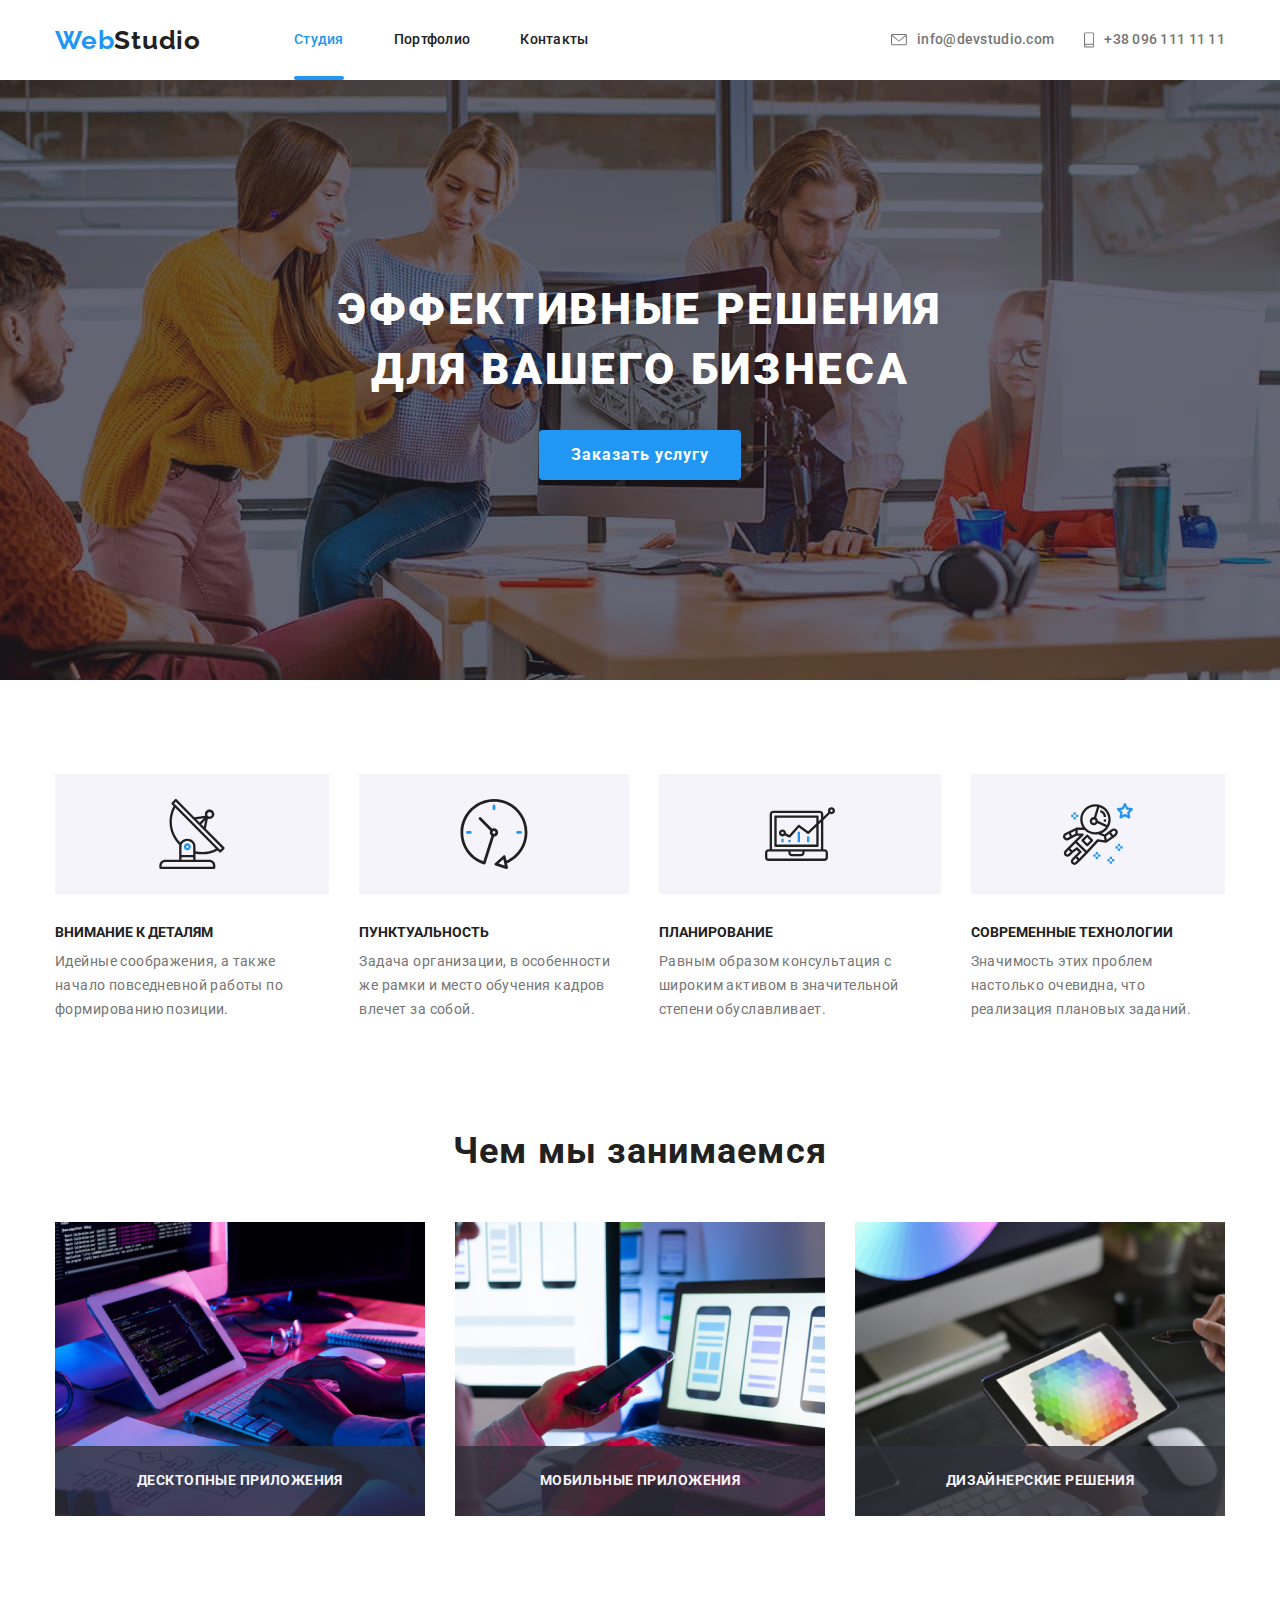
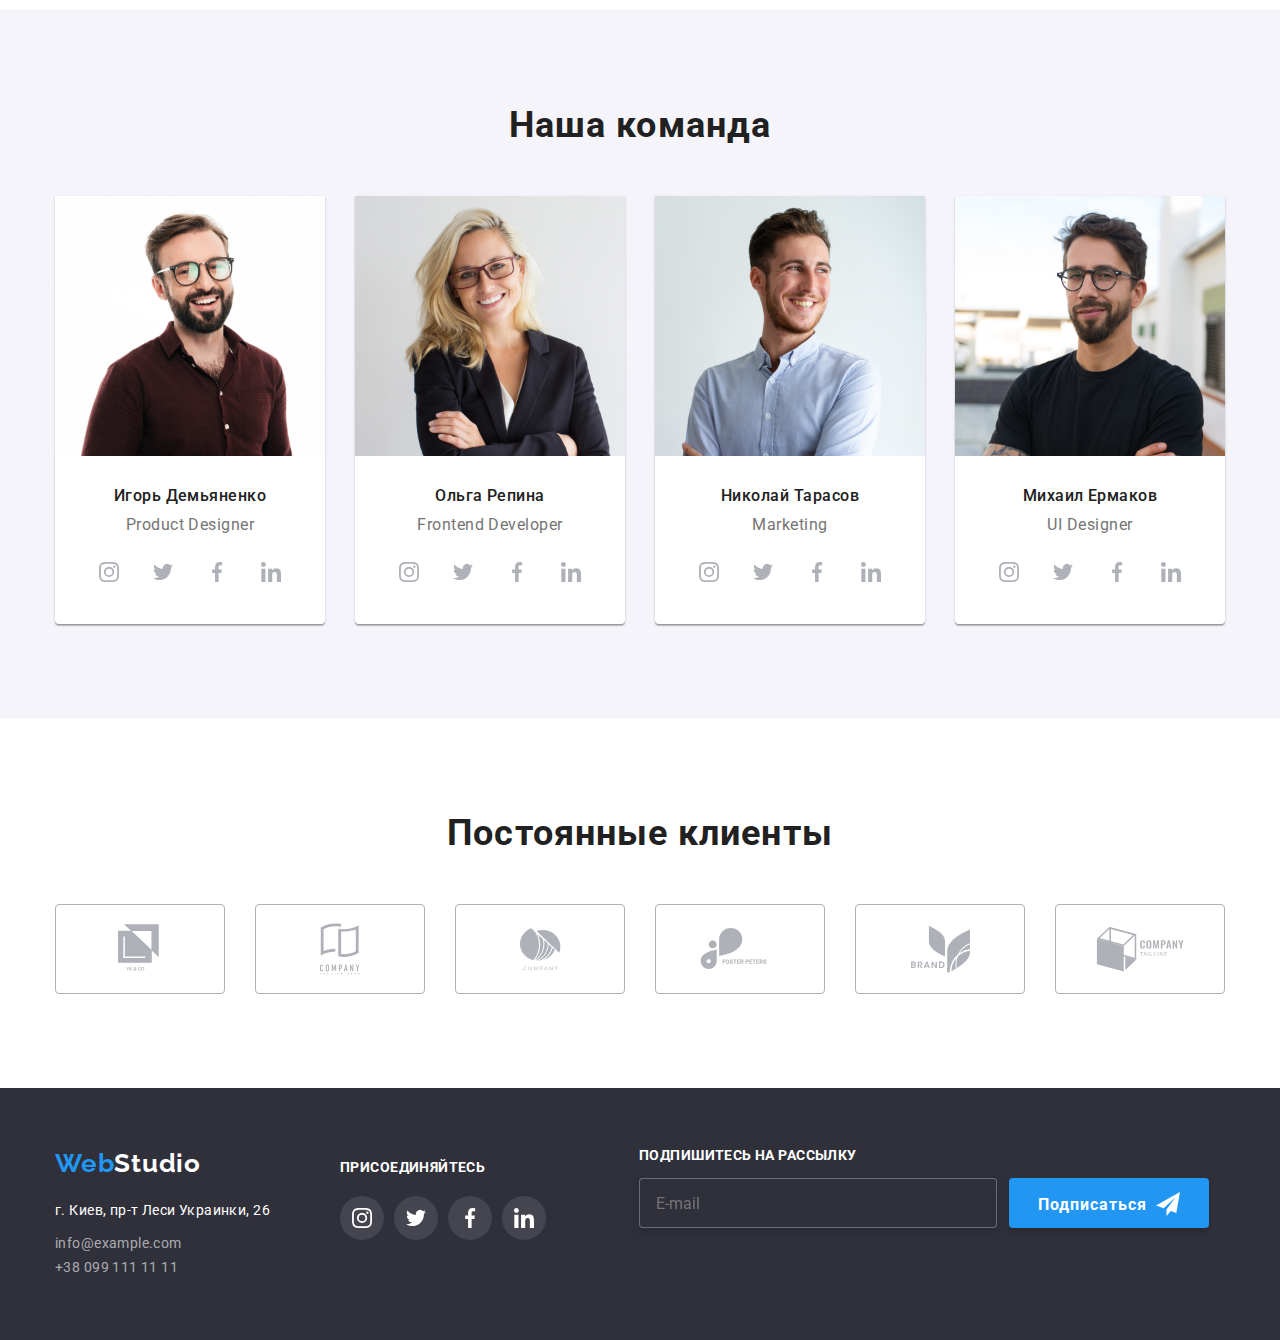
==== index.html @ d976309e "Додає стартові файли" ====
<!DOCTYPE html>
<html lang="ru">
<head>
    <meta charset="UTF-8">
    <meta name="viewport" content="width=device-width, initial-scale=1.0">
    <title>WebStudio</title>
    <link href="https://fonts.googleapis.com/css2?family=Raleway:wght@700&family=Roboto:wght@400;500;700;900&display=swap"
        rel="stylesheet">
    <link rel="stylesheet" href="https://cdnjs.cloudflare.com/ajax/libs/modern-normalize/1.0.0/modern-normalize.min.css">
    <link rel="stylesheet" href="./css/styles.css">
</head>
<body>
    <header>
        <div class="container main-top">
            <nav class="nav">
                <a class="logo" href="./index.html">Web<span class="logo-top">Studio</span></a>
                <ul class="site-nav list">
                    <li class="item"><a class="navigation current" href="./index.html">Студия</a></li>
                    <li class="item"><a class="navigation" href="./portfolio.html">Портфолио</a></li>
                    <li class="item"><a class="navigation" href="#contacts">Контакты</a></li>
                </ul>
            </nav>
            <ul class="schedule-contacts list">
                <li>
                    <a class="contacts" href="mailto:info@example.com">
                    <svg class="contacts-icon" width="16" height="12">
                    <use href="./images/sprite.svg#envelope"></use>
                </svg>info@devstudio.com</a></li>
                <li>
                    <a class="contacts" href="tel:+380991111111">
                    <svg class="contacts-icon" width="10" height="16">
                    <use href="./images/sprite.svg#smartphone"></use>
                </svg>+38 096 111 11 11</a></li>
            </ul>
        </div>
    </header>
    <main>
        <div class="overlay">
            <section class="hero">
                <div class="container">
                    <div class="hero-container">
                        <h1 class="hero-title">Эффективные решения для вашего бизнеса</h1>
                        <button class="hero-button" type="button" data-modal-open>Заказать услугу</button>
                    </div>
                        <div class="backdrop is-hidden" data-modal>
                            <div class="modal">
                                <button class="close-btn" data-modal-close>
                                    <svg class="cross" width="11" height="11">
                                        <use href="./images/sprite.svg#close"></use>
                                    </svg></button>
                                <form class="form js-speaker-form">
                                    <h2 class="modal-title">Оставьте свои данные, мы вам перезвоним</h2>
                                    <div class="form-field">
                                        <label for="name" class="form-label">Имя</label>
                                        <input class="form-input" type="text" name="name" id="name" />
                                        <span class="form-element">
                                            <svg class="form-icon" width="18" height="18">
                                                <use href="./images/sprite.svg#name"></use>
                                            </svg>
                                        </span>
                                    </div>
                                    <div class="form-field">
                                        <label for="tel" class="form-label">Телефон</label>
                                        <input class="form-input" type="tel" name="tel" id="tel" />
                                        <span class="form-element">
                                            <svg class="form-icon" width="18" height="18">
                                                <use href="./images/sprite.svg#phone"></use>
                                            </svg>
                                        </span>
                                    </div>
                                    <div class="form-field">
                                        <label for="mail" class="form-label">Почта</label>
                                        <input class="form-input" type="mail" name="mail" id="mail" />
                                        <span class="form-element">
                                            <svg class="form-icon" width="18" height="18">
                                                <use href="./images/sprite.svg#email"></use>
                                            </svg>
                                        </span>
                                    </div>
                                    <div class="form-field">
                                        <label for="comment" class="form-label">Комментарий</label>
                                        <textarea name="comment" id="comment" rows="7" placeholder="Введите текст"></textarea>
                                    </div>
                                    <div class="agreement-check">
                                        <label class="agreement-form" for="agreement">
                                            <input class="checkbox" type="checkbox" name="agreement" id="agreement">
                                            <span class="check"></span>
                                            Соглашаюсь с рассылкой и принимаю&nbsp
                                            <a class="condition" href="">Условия договора</a></label>
                                    </div>
                                    <div class="form-btn">
                                        <button class="confirm-btn" type="submit">Отправить</button>
                                    </div>
                                </form>
                            </div>
                        </div>
                </div>
            </section>
        </div>
        <section class="features-section">
            <div class="container">
                <h2 hidden>Наши особенности</h2>
                <ul class="features-schedule list">
                    <li class="features-item">
                        <h3 class="features">Внимание к деталям</h3>
                        <p class="features-text">Идейные соображения, а также начало повседневной работы по формированию позиции.</p>
                    </li>
                    <li class="features-item">
                        <h3 class="features">Пунктуальность</h3>
                        <p class="features-text">Задача организации, в особенности же рамки и место обучения кадров влечет за собой.</p>
                    </li>
                    <li class="features-item">
                        <h3 class="features">Планирование</h3>
                        <p class="features-text">Равным образом консультация с широким активом в значительной степени обуславливает.</p>
                    </li>
                    <li class="features-item">
                        <h3 class="features">Современные технологии</h3>
                        <p class="features-text">Значимость этих проблем настолько очевидна, что реализация плановых заданий.</p>
                    </li>
                </ul>
            </div>
        </section>
        <section class="job-section">
            <div class="container">
                <h2 class="job-title">Чем мы занимаемся</h2>
                <ul class="job-schedule list">
                    <li class="job-item"><img src="./images/img1.jpg" width="370" height="294" alt="программист-работает-на-компьютере" />
                    <div class="label">Десктопные приложения</div></li>
                    <li class="job-item"><img src="./images/img2.jpg" width="370" height="294" alt="дизайнеры-разрабатывают-приложения-для-смартфонов" />
                    <div class="label">Мобильные приложения</div></li>
                    <li class="job-item"><img src="./images/img3.jpg" width="370" height="294" alt="художник-дизайнер-выбирает-цвета" />
                    <div class="label">Дизайнерские решения</div></li>
                </ul>
            </div>
        </section>
        <section class="team">
            <div class="container">
                <h2 class="team-title">Наша команда</h2>
                <ul class="team-schedule list">
                    <li class="team-item"><img class="team-photo" src="./images/img4.jpg" width="270" height="260" alt="Product Designer" />
                        <h3 class="name">Игорь Демьяненко</h3>
                        <p class="employment" lang="en">Product Designer</p>
                        <ul class="list social">
                            <li>
                                <a class="social-links" href="">
                                    <svg class="links-icons">
                                        <use href="./images/sprite.svg#instagram"></use>
                                    </svg>
                                </a>
                            </li>
                            <li>
                                <a class="social-links" href="">
                                    <svg class="links-icons">
                                        <use href="./images/sprite.svg#twitter"></use>
                                    </svg>
                                </a>
                            </li>
                            <li>
                                <a class="social-links" href="">
                                    <svg class="links-icons">
                                        <use href="./images/sprite.svg#facebook"></use>
                                    </svg>
                                </a>
                            </li>
                            <li>
                                <a class="social-links" href="">
                                    <svg class="links-icons">
                                        <use href="./images/sprite.svg#linkedin"></use>
                                    </svg>
                                </a>
                            </li>
                        </ul>
                    </li>
                    <li class="team-item"><img class="team-photo" src="./images/img5.jpg" width="270" height="260" alt="Frontend Developer" />
                        <h3 class="name">Ольга Репина</h3>
                        <p class="employment" lang="en">Frontend Developer</p>
                        <ul class="list social">
                            <li>
                                <a class="social-links" href="">
                                    <svg class="links-icons">
                                        <use href="./images/sprite.svg#instagram"></use>
                                    </svg>
                                </a>
                            </li>
                            <li>
                                <a class="social-links" href="">
                                    <svg class="links-icons">
                                        <use href="./images/sprite.svg#twitter"></use>
                                    </svg>
                                </a>
                            </li>
                            <li>
                                <a class="social-links" href="">
                                    <svg class="links-icons">
                                        <use href="./images/sprite.svg#facebook"></use>
                                    </svg>
                                </a>
                            </li>
                            <li>
                                <a class="social-links" href="">
                                    <svg class="links-icons">
                                        <use href="./images/sprite.svg#linkedin"></use>
                                    </svg>
                                </a>
                            </li>
                        </ul>
                    </li>
                    <li class="team-item"><img class="team-photo" src="./images/img6.jpg" width="270" height="260" alt="Marketing" />
                        <h3 class="name">Николай Тарасов</h3>
                        <p class="employment" lang="en">Marketing</p>
                        <ul class="list social">
                            <li>
                                <a class="social-links" href="">
                                    <svg class="links-icons">
                                        <use href="./images/sprite.svg#instagram"></use>
                                    </svg>
                                </a>
                            </li>
                            <li>
                                <a class="social-links" href="">
                                    <svg class="links-icons">
                                        <use href="./images/sprite.svg#twitter"></use>
                                    </svg>
                                </a>
                            </li>
                            <li>
                                <a class="social-links" href="">
                                    <svg class="links-icons">
                                        <use href="./images/sprite.svg#facebook"></use>
                                    </svg>
                                </a>
                            </li>
                            <li>
                                <a class="social-links" href="">
                                    <svg class="links-icons">
                                        <use href="./images/sprite.svg#linkedin"></use>
                                    </svg>
                                </a>
                            </li>
                        </ul>
                    </li>
                    <li class="team-item"><img class="team-photo" src="./images/img7.jpg" width="270" height="260" alt="UI Designer" />
                        <h3 class="name">Михаил Ермаков</h3>
                        <p class="employment" lang="en">UI Designer</p>
                        <ul class="list social">
                            <li>
                                <a class="social-links" href="">
                                    <svg class="links-icons">
                                        <use href="./images/sprite.svg#instagram"></use>
                                    </svg>
                                </a>
                            </li>
                            <li>
                                <a class="social-links" href="">
                                    <svg class="links-icons">
                                        <use href="./images/sprite.svg#twitter"></use>
                                    </svg>
                                </a>
                            </li>
                            <li>
                                <a class="social-links" href="">
                                    <svg class="links-icons">
                                        <use href="./images/sprite.svg#facebook"></use>
                                    </svg>
                                </a>
                            </li>
                            <li>
                                <a class="social-links" href="">
                                    <svg class="links-icons">
                                        <use href="./images/sprite.svg#linkedin"></use>
                                    </svg>
                                </a>
                            </li>
                        </ul>
                    </li>
                </ul>
            </div>
        </section>
        <section class="customers">
            <div class="container">
                <h2 class="customers-title">Постоянные клиенты</h2>
                <ul class="customers-schedule list">
                    <li>
                        <a class="customers-links" href="">
                            <svg class="customers-icons" width="45" height="50">
                                <use href="./images/sprite.svg#logo-1"></use>
                            </svg>
                        </a>
                    </li>
                    <li>
                        <a class="customers-links" href="">
                            <svg class="customers-icons" width="40" height="52">
                                <use href="./images/sprite.svg#logo-2"></use>
                            </svg>
                        </a>
                    </li>
                    <li>
                        <a class="customers-links" href="">
                            <svg class="customers-icons" width="41" height="43">
                                <use href="./images/sprite.svg#logo-3"></use>
                            </svg>
                        </a>
                    </li>
                    <li>
                        <a class="customers-links" href="">
                            <svg class="customers-icons" width="80" height="42">
                                <use href="./images/sprite.svg#logo-4"></use>
                            </svg>
                        </a>
                    </li>
                    <li>
                        <a class="customers-links" href="">
                            <svg class="customers-icons" width="59" height="47">
                                <use href="./images/sprite.svg#logo-5"></use>
                            </svg>
                        </a>
                    </li>
                    <li>
                        <a class="customers-links" href="">
                            <svg class="customers-icons" width="89" height="45">
                                <use href="./images/sprite.svg#logo-6"></use>
                            </svg>
                        </a>
                    </li>
                </ul>
            </div>
        </section>
    </main>
    <footer id="contacts" class="footer">
        <div class="container footer-general">
            <div class="footer-pack">
                <a class="logo" href="./index.html">Web<span class="logo-bottom">Studio</span></a>
                <ul class="footer-flexbox list">
                    <li class="location">г. Киев, пр-т Леси Украинки, 26</li>
                    <li><a class="mail" href="mailto:info@example.com">info@example.com</a></li>
                    <li><a class="mail" href="tel:+380991111111">+38 099 111 11 11</a></li>
                </ul>
            </div>
            <div class="appeal">
                <p class="appeal-title">присоединяйтесь</p>
                <ul class="schedule-socials list">
                    <li><a class="footer-socials" href="">
                            <svg class="links-icons">
                                <use href="./images/sprite.svg#instagram"></use>
                            </svg>
                        </a>
                    </li>
                    <li><a class="footer-socials" href="">
                            <svg class="links-icons">
                                <use href="./images/sprite.svg#twitter"></use>
                            </svg>
                        </a>
                    </li>
                    <li><a class="footer-socials" href="">
                            <svg class="links-icons">
                                    <use href="./images/sprite.svg#facebook"></use>
                            </svg>
                        </a>
                    </li>
                    <li><a class="footer-socials" href="">
                            <svg class="links-icons">
                                <use href="./images/sprite.svg#linkedin"></use>
                            </svg>
                        </a>
                    </li>
                </ul>
            </div>
            <div class="subscription">
                <form>
                    <p class="subscription-title">подпишитесь на рассылку</p>
                    <div class="subscription-area">
                        <input class="subscription-input" type="mail" name="email" placeholder="E-mail" />
                        <button class="subscription-btn">Подписаться
                            <svg class="icon-send" width="24" height="24">
                                <use href="./images/sprite.svg#icon-send"></use>
                            </svg>
                        </button>
                    </div>
                </form>
            </div>
        </div>
    </footer>
    <script src="./js/modal.js"></script>
</body>
</html>
---- css/styles.css ----
/* background color: 
#ffffff - main
#2f303a - hero and footer;
#F5F4FA - our team
text color:
#212121 - title
#2196F3 - accent
#757575 - text paragraph
#ffffff - hero
#AFB1B8 - social links
color: rgba(255, 255, 255, 0.6); - footer contact */

:root {
  --accent: #2196f3;
  --white: #ffffff;
  --dark-gray: #2f303a;
  --light-gray: #f5f4fa;
  --black-text: #212121;
  --gray-text: #757575;
  --social-links: #afb1b8;
}

/* утилиты */
html {
  box-sizing: border-box;
}

*,
*::before,
*::after {
  box-sizing: inherit;
}

body {
  font-family: "Roboto", sans-serif;
  color: var(--gray-text);
  background-color: var(--white);
}
img {
  display: block;
  max-width: 100%;
  height: auto;
}
h1,
h2,
h3,
p {
  margin-top: 0;
}
.list {
  margin: 0;
  padding: 0;
  list-style: none;
}

/* шапка */
.main-top {
  display: flex;
  align-items: center;
}
.nav {
  display: flex;
  align-items: center;
}
.logo-top {
  font-family: Raleway, sans-serif;
  font-weight: 700;
  font-size: 26px;
  line-height: 1.19;
  letter-spacing: 0.03em;
  color: var(--black-text);
  text-decoration: none;
}
.logo {
  font-family: Raleway, sans-serif;
  font-weight: 700;
  font-size: 26px;
  line-height: 1.19;
  letter-spacing: 0.03em;
  color: var(--accent);
  text-decoration: none;
}
.site-nav {
  display: flex;
  margin-left: 93px;
}
.site-nav .item:not(:last-child) {
  margin-right: 50px;
}
.navigation {
  position: relative;
  display: block;
  padding-top: 32px;
  padding-bottom: 32px;

  font-weight: 500;
  font-size: 14px;
  line-height: 1.14;
  letter-spacing: 0.02em;
  color: var(--black-text);
  text-decoration: none;

  transition: color 250ms cubic-bezier(0.4, 0, 0.2, 1);
}
.navigation:hover,
.navigation:focus {
  color: var(--accent);
}
.current::after {
  content: "";
  position: absolute;
  display: block;
  bottom: 0;
  width: 100%;
  height: 4px;
  background-color: var(--accent);
  border-radius: 2px;
}
.schedule-contacts {
  display: flex;
  align-items: center;
  margin-left: auto;
}
.contacts {
  display: flex;
  align-items: center;
  font-weight: 500;
  font-size: 14px;
  line-height: 1.14;
  letter-spacing: 0.02em;
  color: var(--gray-text);
  text-decoration: none;

  transition: color 250ms cubic-bezier(0.4, 0, 0.2, 1);
}
.contacts:hover,
.contacts:focus {
  color: var(--accent);
}
.navigation.current {
  color: var(--accent);
}
.contacts-icon {
  margin-right: 10px;
  fill: var(--gray-text);

  transition: fill 250ms cubic-bezier(0.4, 0, 0.2, 1);
}
.schedule-contacts li:not(:last-child) {
  margin-right: 30px;
}
.contacts:hover .contacts-icon,
.contacts:focus .contacts-icon {
  fill: var(--accent);
}

.container {
  width: 1200px;
  margin-left: auto;
  margin-right: auto;
  padding-left: 15px;
  padding-right: 15px;
}

/* блок герой */
.hero {
  padding-top: 200px;
  padding-bottom: 200px;
}
.overlay {
  max-width: 1600px;
  height: 600px;
  margin-left: auto;
  margin-right: auto;
  background-image: linear-gradient(
      to right,
      rgba(47, 48, 58, 0.4),
      rgba(47, 48, 58, 0.4)
    ),
    url("../images/img8.jpg");
  background-repeat: no-repeat;
  background-position: center;
  background-size: cover;
  background-color: var(--dark-gray);
}
.hero-container {
  max-width: 696px;
  margin-left: auto;
  margin-right: auto;
  text-align: center;
}
.hero-title {
  margin-top: 0;
  margin-bottom: 30px;
  font-weight: 900;
  font-size: 44px;
  line-height: 1.36;
  letter-spacing: 0.06em;
  text-transform: uppercase;
  color: var(--white);
}
.hero-button {
  display: inline-block;
  font-weight: 700;
  font-size: 16px;
  line-height: 1.87;
  align-items: center;
  text-align: center;
  letter-spacing: 0.06em;
  color: var(--white);
  background-color: var(--accent);
  border-radius: 4px;
  border: 0px;
  padding: 10px 32px;
  min-width: 200px;
  box-shadow: 0px 4px 4px rgba(0, 0, 0, 0.15);
  cursor: pointer;
}
.hero-button:hover,
.hero-button:focus {
  color: var(--accent);
  background-color: var(--white);
}
.backdrop {
  position: fixed;
  top: 0;
  left: 0;
  width: 100%;
  height: 100%;
  background-color: rgba(0, 0, 0, 0.2);
  z-index: 1;
  opacity: 1;
  transition: opacity 250ms cubic-bezier(0.4, 0, 0.2, 1);
}
.backdrop.is-hidden {
  opacity: 0;
  pointer-events: none;
}
.backdrop.is-hidden .modal {
  transform: translate(-50%, -50%) scale(0.9);
}
.modal {
  position: absolute;
  top: 50%;
  left: 50%;
  display: flex;
  transform: translate(-50%, -50%) scale(1);
  max-height: 581px;
  max-width: 528px;
  background-color: var(--white);
  box-shadow: 0px 1px 3px rgba(0, 0, 0, 0.12), 0px 1px 1px rgba(0, 0, 0, 0.14), 
    0px 2px 1px rgba(0, 0, 0, 0.2);
  border-radius: 4px;
  
  transition: transform 250ms cubic-bezier(0.4, 0, 0.2, 1);
}
.close-btn {
  position: absolute;
  top: 8px;
  right: 8px;
  width: 30px;
  height: 30px;
  border-radius: 50%;
  border: 1px solid rgba(0, 0, 0, 0.1);
  background-color: var(--white);
  cursor: pointer;
}
.cross {
  position: absolute;
  top: 50%;
  left: 50%;
  transform: translate(-50%, -50%);

  transition: fill 250ms cubic-bezier(0.4, 0, 0.2, 1);
}
.close-btn:hover .cross,
.close-btn:focus .cross {
  fill: var(--accent);
}
.modal-title {
  margin-bottom: 12px;
  font-weight: 700;
  font-size: 20px;
  line-height: 1.15;
  text-align: center;
  letter-spacing: 0.03em;
  color: var(--black-text);
}
.form {
  width: 448px;
  margin: 40px;
}
.form-field {
  position: relative;
  display: flex;
  flex-direction: column;
  margin-bottom: 10px;
}
.form-label {
  margin-bottom: 4px;
  font-size: 12px;
}
.form-input {
  height: 40px;
  padding-left: 42px;
  padding-top: 11px;
  padding-right: 12px;
  padding-bottom: 11px;
  font-size: 12px;
  color: var(--gray-text);
  border: 1px solid rgba(33, 33, 33, 0.2);
  border-radius: 4px;
  cursor: pointer;

  transition: fill 250ms cubic-bezier(0.4, 0, 0.2, 1);
}
.form-element {
  position: absolute;
  top: 28px;
  left: 12px;
}
.form-input:focus ~ .form-element {
  fill: var(--accent);
}
.form-input:focus {
  outline: 0;
  border-color: var(--accent);
}
textarea {
  height: 120px;
  padding: 16px 12px;
  margin-bottom: 10px;
  font-weight: 400;
  font-size: 12px;
  line-height: 1.17;
  letter-spacing: 0.01em;
  color: var(--gray-text);
  border: 1px solid rgba(33, 33, 33, 0.2);
  border-radius: 4px;
  resize: none;
}
textarea::placeholder {
  color: rgba(117, 117, 117, 0.5);
}
textarea:focus {
  outline: 0;
  border-color: var(--accent);
}
.agreement-check {
  display: flex;
  align-items: center;
  justify-content: center;
}
.checkbox {
  
  display: flex;
  justify-content: center;
  margin-right: 10px;

  position: absolute;
  width: 1px;
  height: 1px;
  margin: -1px;
  border: 0;
  padding: 0;
  clip: rect(0 0 0 0);
  overflow: hidden;
}
.check {
  position: absolute;
  top: 5px;
  left:-20px;
  width: 16px;
  height: 15px;
  border-radius: 2px;
  border: 2px solid var(--black-text);
}
.checkbox:checked + .check {
  background-image: url(../images/icons/check-on.svg);
  background-size: contain;
  border: 0;
}
.agreement-form {
  position: relative;
  font-weight: 400;
  font-size: 14px;
  line-height: 1.71;
  letter-spacing: 0.03em;
  color: var(--gray-text);
}
.form-btn {
  display: flex;
  justify-content: center;
  margin-top: 30px;
}
.condition {
  text-decoration: underline;
  color: var(--accent);
}
.confirm-btn {
  display: inline-block;
  min-width: 200px;
  height: 50px;
  font-weight: 700;
  font-size: 16px;
  line-height: 1.88;
  text-align: center;
  letter-spacing: 0.06em;
  color: var(--white);
  background: var(--accent);
  border: 0;
  box-shadow: 0px 4px 4px rgba(0, 0, 0, 0.15);
  border-radius: 4px;
  cursor: pointer;
}
.confirm-btn:hover,
.confirm-btn:focus {
  color: var(--accent);
  background-color: var(--white);
}

/* блок особенности */
.features-section {
  padding-top: 94px;
  padding-bottom: 94px;
}
.features-schedule {
  display: flex;
}
.features-item:not(:last-child) {
  margin-right: 30px;
}
.features-item::before {
  display: block;
  content: "";
  height: 120px;
  margin-bottom: 30px;
  background-color: var(--light-gray);
  background-repeat: no-repeat;
  background-position: center;
}
.features-item:nth-child(1)::before {
  background-image: url("../images/icons/antenna\ 1.svg");
}
.features-item:nth-child(2)::before {
  background-image: url("../images/icons/clock\ 1.svg");
}
.features-item:nth-child(3)::before {
  background-image: url("../images/icons/diagram\ 1.svg");
}
.features-item:nth-child(4)::before {
  background-image: url("../images/icons/astronaut\ 1.svg");
}
.features {
  margin-bottom: 10px;
  font-weight: 700;
  font-size: 14px;
  line-height: 1.14
  letter-spacing: 0.03em;
  text-transform: uppercase;
  color: var(--black-text);
}
.features-text {
  font-weight: 400;
  font-size: 14px;
  line-height: 1.71;
  letter-spacing: 0.03em;
  color: var(--gray-text);
}

/* блок наши роботы */
.job-section {
  padding-bottom: 94px;
}
.job-title {
  margin-bottom: 50px;
  font-weight: 700;
  font-size: 36px;
  line-height: 1.17;
  text-align: center;
  letter-spacing: 0.03em;
  color: var(--black-text);
}
.job-schedule {
  display: flex;
  padding: 0;
  margin: 0;
}
.job-item:not(:last-child) {
  margin-right: 30px;
}
.job-item {
  position: relative;

}
.label {
  position: absolute;
  left: 0;
  bottom: 0;
  width: 100%;
  padding-top: 27px;
  padding-bottom: 27px;
  margin: 0;
  display: block;
  text-align: center;
  font-weight: 700;
  font-size: 14px;
  line-height: 1.14;
  letter-spacing: 0.03em;
  text-transform: uppercase;
  color: var(--light-gray);
  background: rgba(47, 48, 58, 0.8);
}

/* блок команда */
.team {
  background-color: var(--light-gray);
}
.team-title {
  padding-top: 94px;
  margin-bottom: 50px;
  font-weight: 700;
  font-size: 36px;
  line-height: 1.17;
  text-align: center;
  letter-spacing: 0.03em;
  color: var(--black-text);
}
.team-schedule {
  display: flex;
}
.team-item {
  margin-bottom: 94px;
  box-shadow: 0px 1px 3px rgba(0, 0, 0, 0.12), 0px 1px 1px rgba(0, 0, 0, 0.14),
    0px 2px 1px rgba(0, 0, 0, 0.2);
  border-radius: 0px 0px 4px 4px;
  background-color: var(--white);
}
.team-item:not(:last-child) {
  margin-right: 30px;
}
.team-photo {
  margin-bottom: 30px;
}
.name {
  margin-bottom: 10px;
  font-weight: 500;
  font-size: 16px;
  line-height: 1.19;
  text-align: center;
  letter-spacing: 0.03em;
  color: var(--black-text);
}
.employment {
  margin-bottom: 16px;
  font-weight: 400;
  font-size: 16px;
  line-height: 1.19;
  text-align: center;
  letter-spacing: 0.03em;
}
.social {
  display: flex;
  justify-content: center;
  padding-bottom: 30px;
}
.social-links {
  display: flex;
  width: 44px;
  height: 44px;
  justify-content: center;
  align-items: center;
  border-radius: 50%;
  fill: var(--social-links);
  background-color: var(--white);

  transition: background-color 250ms cubic-bezier(0.4, 0, 0.2, 1);
}
.links-icons {
  width: 20px;
  height: 20px;

  transition: fill 250ms cubic-bezier(0.4, 0, 0.2, 1);
}
.social > li:not(:last-child) {
  margin-right: 10px;
}
.social-links:hover .links-icons,
.social-links:focus .links-icons {
  fill: var(--white);
}
.social-links:hover,
.social-links:focus {
  background-color: var(--accent);
}

/* блок клиенты */
.customers {
  padding-top: 94px;
  padding-bottom: 94px;
}
.customers-title {
  margin-bottom: 50px;
  font-weight: 700;
  font-size: 36px;
  line-height: 1.17;
  text-align: center;
  letter-spacing: 0.03em;
  color: var(--black-text);
}
.customers-schedule {
  display: flex;
}
.customers-links {
  display: flex;
  width: 170px;
  height: 90px;
  border: 1px solid var(--social-links);
  border-radius: 4px;
  justify-content: center;
  align-items: center;

  transition: background-color, border-color 250ms cubic-bezier(0.4, 0, 0.2, 1);
}
.customers-icons {
  fill: var(--social-links);

  transition: fill 250ms cubic-bezier(0.4, 0, 0.2, 1);
}
.customers-schedule > li:not(:last-child) {
  margin-right: 30px;
}
.customers-links:hover .customers-icons,
.customers-links:focus .customers-icons {
  fill: var(--accent);
}
.customers-links:hover,
.customers-links:focus {
  background-color: var(--white);
}
.customers-links:hover,
.customers-links:focus {
  border-color: var(--accent);
}

/* подвал */
footer {
  background-color: var(--dark-gray);
}
.footer {
  padding-top: 60px;
  padding-bottom: 60px;
}
.logo-bottom {
  font-family: Raleway, sans-serif;
  font-weight: 700;
  font-size: 26px;
  line-height: 1.19;
  letter-spacing: 0.03em;
  color: var(--white);
  text-decoration: none;
}
.footer-flexbox {
  display: flex;
  flex-direction: column;
}
.location {
  margin-bottom: 9px;
  margin-top: 20px;
  font-family: Roboto, sans-serif;
  font-weight: 400;
  font-size: 14px;
  line-height: 1.71;
  letter-spacing: 0.03em;
  color: var(--white);
  list-style: none;
  text-decoration: none;
}
.mail + .mail {
  margin-top: 9px;
}
.mail {
  font-family: Roboto, sans-serif;
  font-weight: 400;
  font-size: 14px;
  line-height: 1.71;
  text-decoration: none;
  letter-spacing: 0.03em;
  color: rgba(255, 255, 255, 0.6);
}
.footer-general {
  display: flex;
}
.footer-pack {
  display: flex;
  flex-direction: column;
}
.appeal {
  padding-top: 12px;
  margin-left: 70px;
}
.appeal-title {
  margin-bottom: 20px;
  font-weight: 700;
  font-size: 14px;
  line-height: 1.14;
  letter-spacing: 0.03em;
  text-transform: uppercase;
  color: var(--white);
}
.schedule-socials {
  display: flex;
  justify-content: flex-start;
}
.schedule-socials> li:not(:last-child) {
  margin-right: 10px;
}
.footer-socials {
  display: flex;
  width: 44px;
  height: 44px;
  justify-content: center;
  align-items: center;
  border-radius: 50%;
  fill: var(--white);
  background-color: rgba(255, 255, 255, 0.1);

  transition: fill, background-color 250ms cubic-bezier(0.4, 0, 0.2, 1);
}
.footer-socials:hover .links-icons,
.footer-socials:focus .links-icons {
  fill: var(--white);
}
.footer-socials:hover,
.footer-socials:focus {
  background-color: var(--accent);
}
.subscription {
  margin-left: 93px;
}
.subscription-title {
  font-weight: 700;
  font-size: 14px;
  line-height: 1.14;
  letter-spacing: 0.03em;
  text-transform: uppercase;
  color: var(--white);
}
.subscription-area {
  display: flex;
}
.subscription-input {
  width: 358px;
  height: 50px;
  left: 815px;
  top: 2785px;
  padding: 15px 16px; 
  color: rgba(255, 255, 255, 0.6);
  background-color: var(--dark-gray);
  border: 1px solid rgba(255, 255, 255, 0.3);
  box-sizing: border-box;
  filter: drop-shadow(0px 4px 4px rgba(0, 0, 0, 0.15));
  border-radius: 4px;
}
.subscription-btn {
  position: relative;
  display: block;
  min-width: 200px;
  height: 50px;
  margin-left: 12px;
  font-weight: 700;
  font-size: 16px;
  line-height: 1.88;
  align-items: center;
  text-align: center;
  letter-spacing: 0.06em;
  color: var(--white);
  background: var(--accent);
  border: 0;
  box-shadow: 0px 4px 4px rgba(0, 0, 0, 0.15);
  border-radius: 4px;
  cursor: pointer;
}
.subscription-btn:hover,
.subscription-btn:focus {
  color: var(--accent);
  background-color: var(--white);
}
.subscription-btn:hover .icon-send,
.subscription-btn:focus .icon-send {
  fill: var(--accent);
}
.icon-send {
  position: relative;
  top: 6px;
  margin-left: 4px;
  fill: var(--white);
  align-items: center;
}

/* блок фильтры */

.header {
  border-bottom: 1px solid #ECECEC;
}
.button {
  font-family: Roboto, sans-serif;
  font-weight: 500;
  font-size: 16px;
  line-height: 1.62;
  letter-spacing: 0.03em;
  color: var(--black-text);
  background-color: var(--light-gray);
  border-radius: 4px;
  padding: 5.76px 22.28px;
  border: 2px solid transparent;
  cursor: pointer;

  transition: color, background-color 250ms cubic-bezier(0.4, 0, 0.2, 1);
}
.button:hover,
.button:focus {
  background-color: var(--accent);
  color: var(--white);
}
.filters {
  display: flex;
  align-items: center;
  justify-content: center;
  padding-top: 94px;
  padding-bottom: 50px;
}
.filters-item:not(:last-child) {
  margin-right: 8px;
}

/* блок проэкты */
.projects-section {
  padding-bottom: 94px;
}
.projects-schedule {
  display: flex;
  flex-wrap: wrap;
}
.projects-item {
  border: 1px solid #eeeeee;
  width: 370px;
  background: var(--white);

  overflow: hidden;
  transition: box-shadow 250ms cubic-bezier(0.4, 0, 0.2, 1);
}
.projects-title {
  padding-left: 24px;
  margin-bottom: 4px;
  font-weight: 700;
  font-size: 18px;
  line-height: 2;
  letter-spacing: 0.06em;
  color: var(--black-text);
}
.projects {
  padding-left: 24px;
  margin-bottom: 20px;
  font-weight: 400;
  font-size: 16px;
  line-height: 1.87;
  letter-spacing: 0.03em;
  color: var(--gray-text);
}
.projects-thumb {
  position: relative;
  overflow: hidden;
}
.subitem {
  position: absolute;
  padding: 63px 24px;
  bottom: 0;
  left: 0;
  width: 100%;
  height: 100%;
  margin: 0;
  opacity: 0;
  font-weight: 400;
  font-size: 18px;
  line-height: 1.56;
  letter-spacing: 0.03em;
  
  color: var(--white);
  background-color: rgba(33, 150, 243, 0.9);
  transform: translateY(100%);
  transition: opacity, transform 250ms cubic-bezier(0.4, 0, 0.2, 1);
}
.projects-link:hover .subitem,
.projects-link:focus .subitem {
  transform: translateY(0);
}

.projects-link:hover .subitem,
.projects-link:focus .subitem {
  opacity: 1;
}
.projects-link {
  text-decoration: none;
  margin-right: 30px;
  margin-bottom: 30px;
}
.projects-link:nth-child(3n) {
  margin-right: 0;
}
.projects-link:nth-last-child(-n + 3) {
  margin-bottom: 0;
}
.projects-link:hover,
.projects-link:focus {
  box-shadow: 0px 1px 1px rgba(0, 0, 0, 0.12), 0px 4px 4px rgba(0, 0, 0, 0.06), 
  1px 4px 6px rgba(0, 0, 0, 0.16);
}
.projects-thumb:hover .subitem,
.projects-thumb:focus .subitem {
  opacity: 1;
}
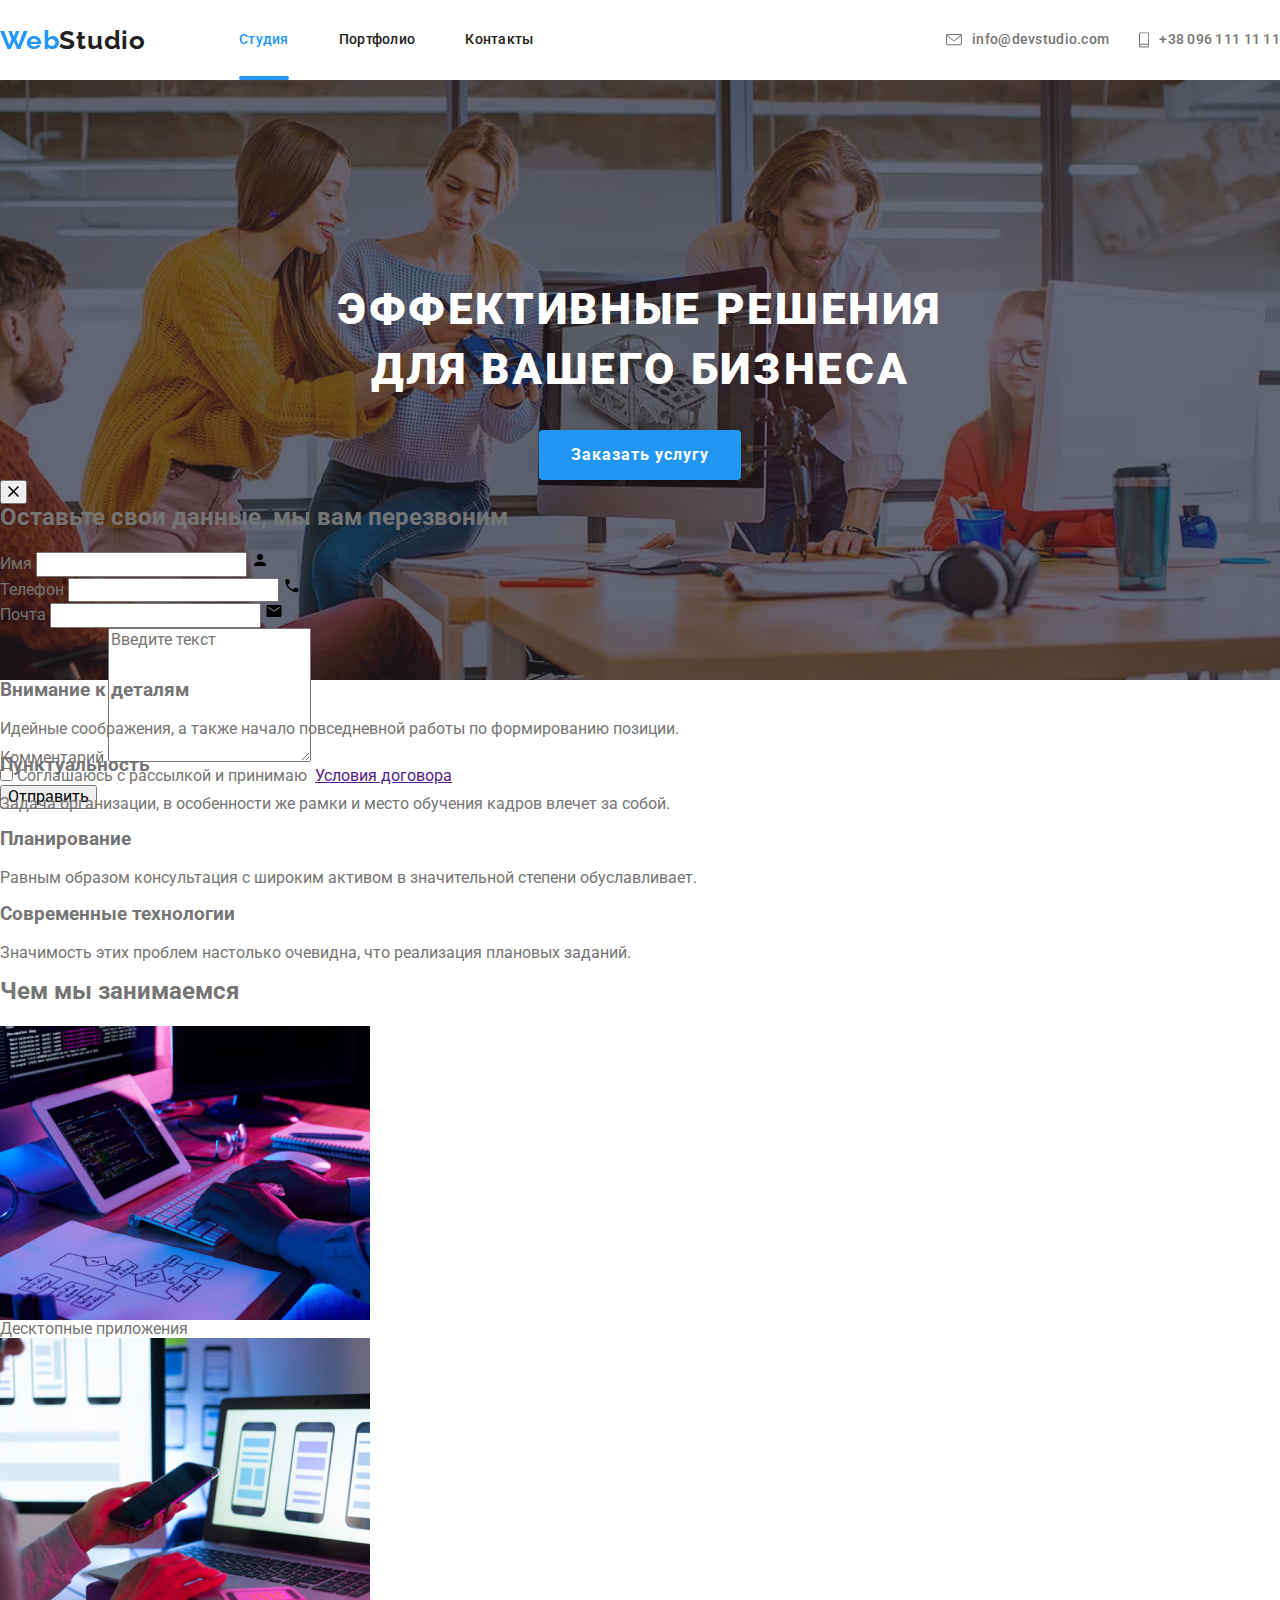
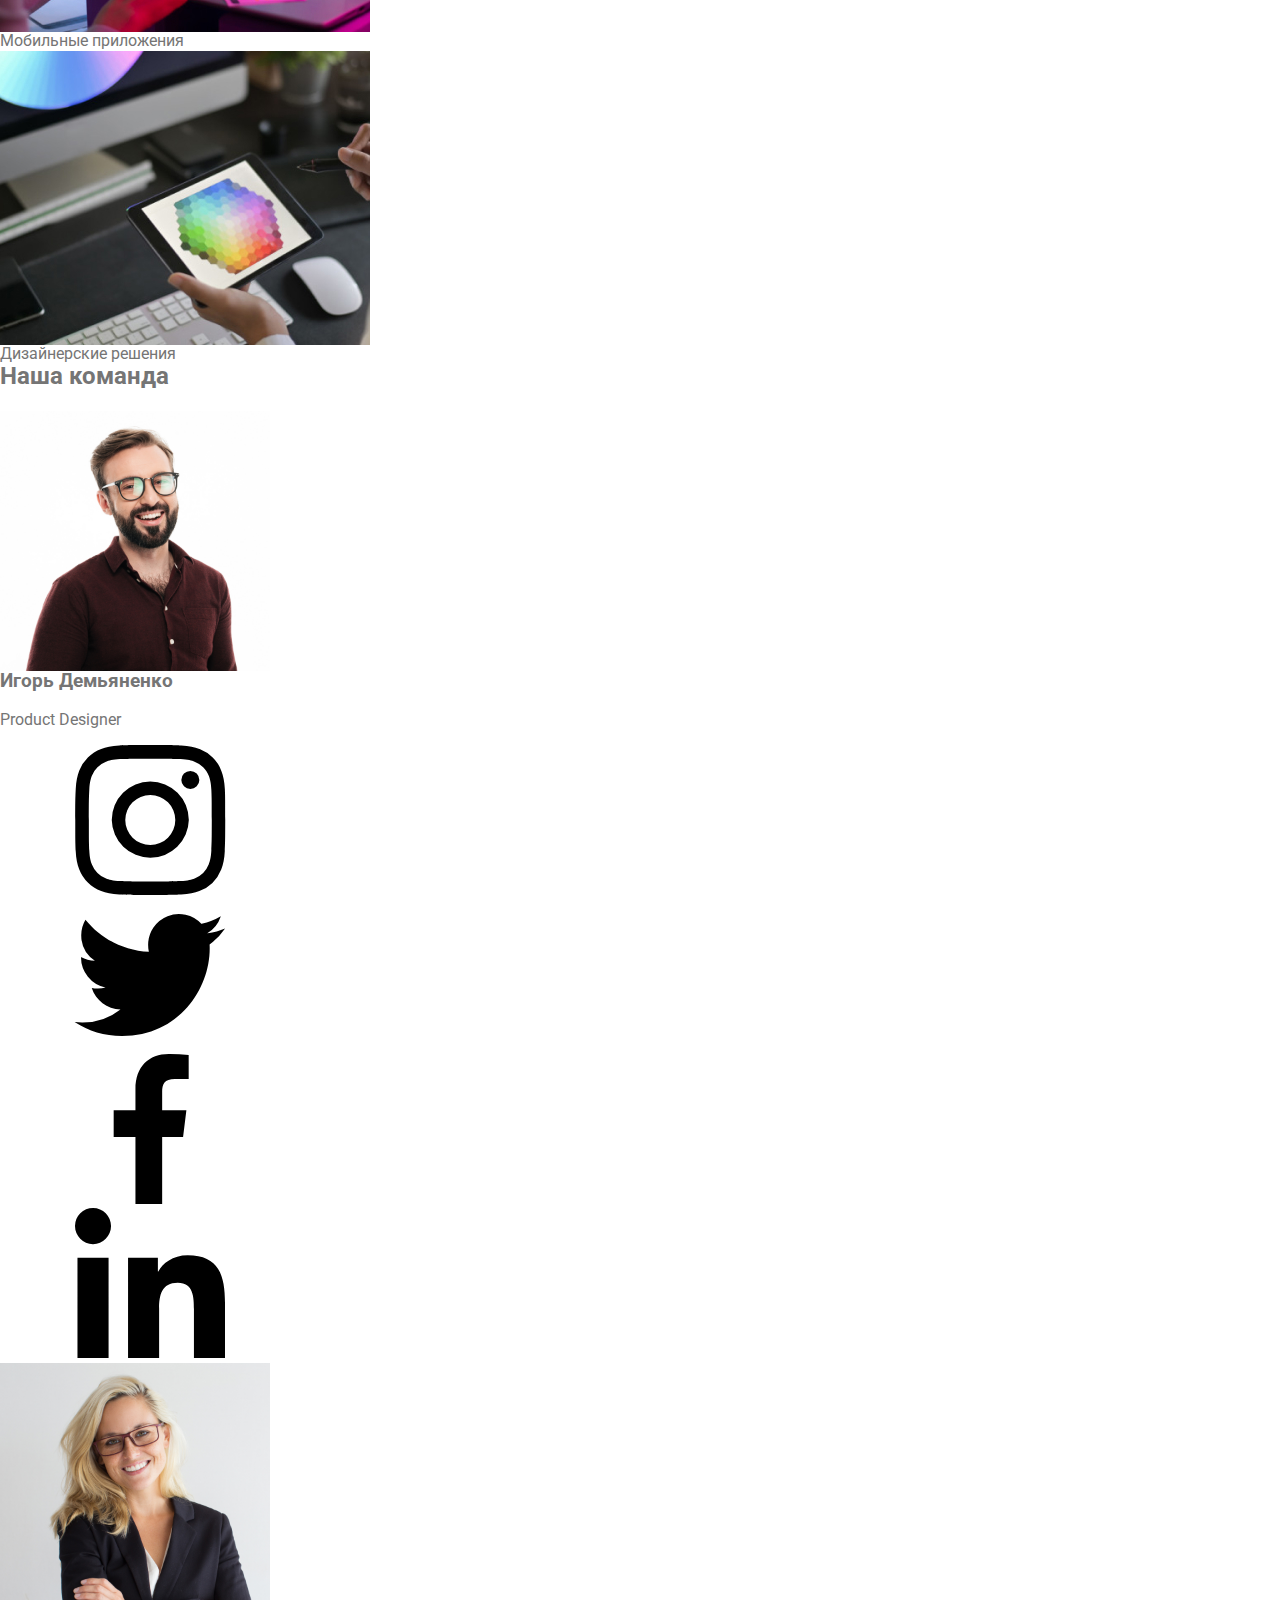
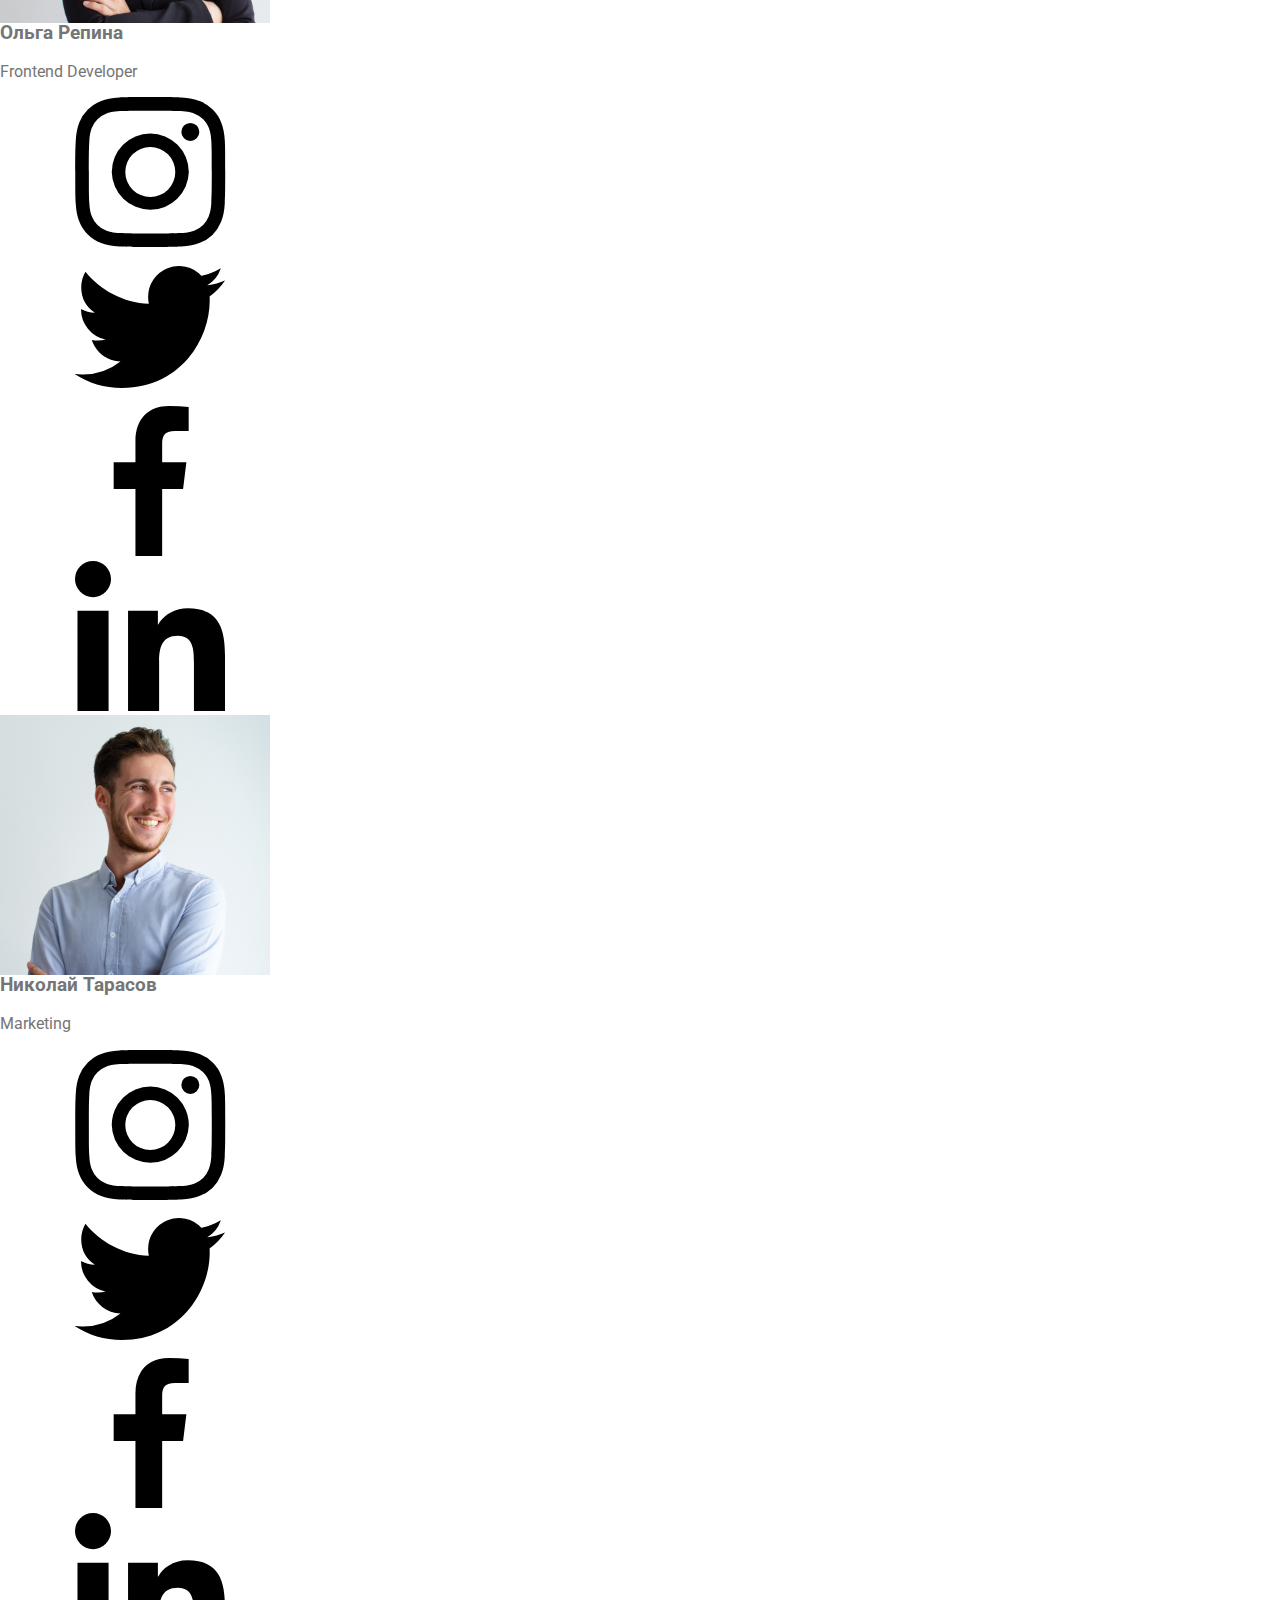
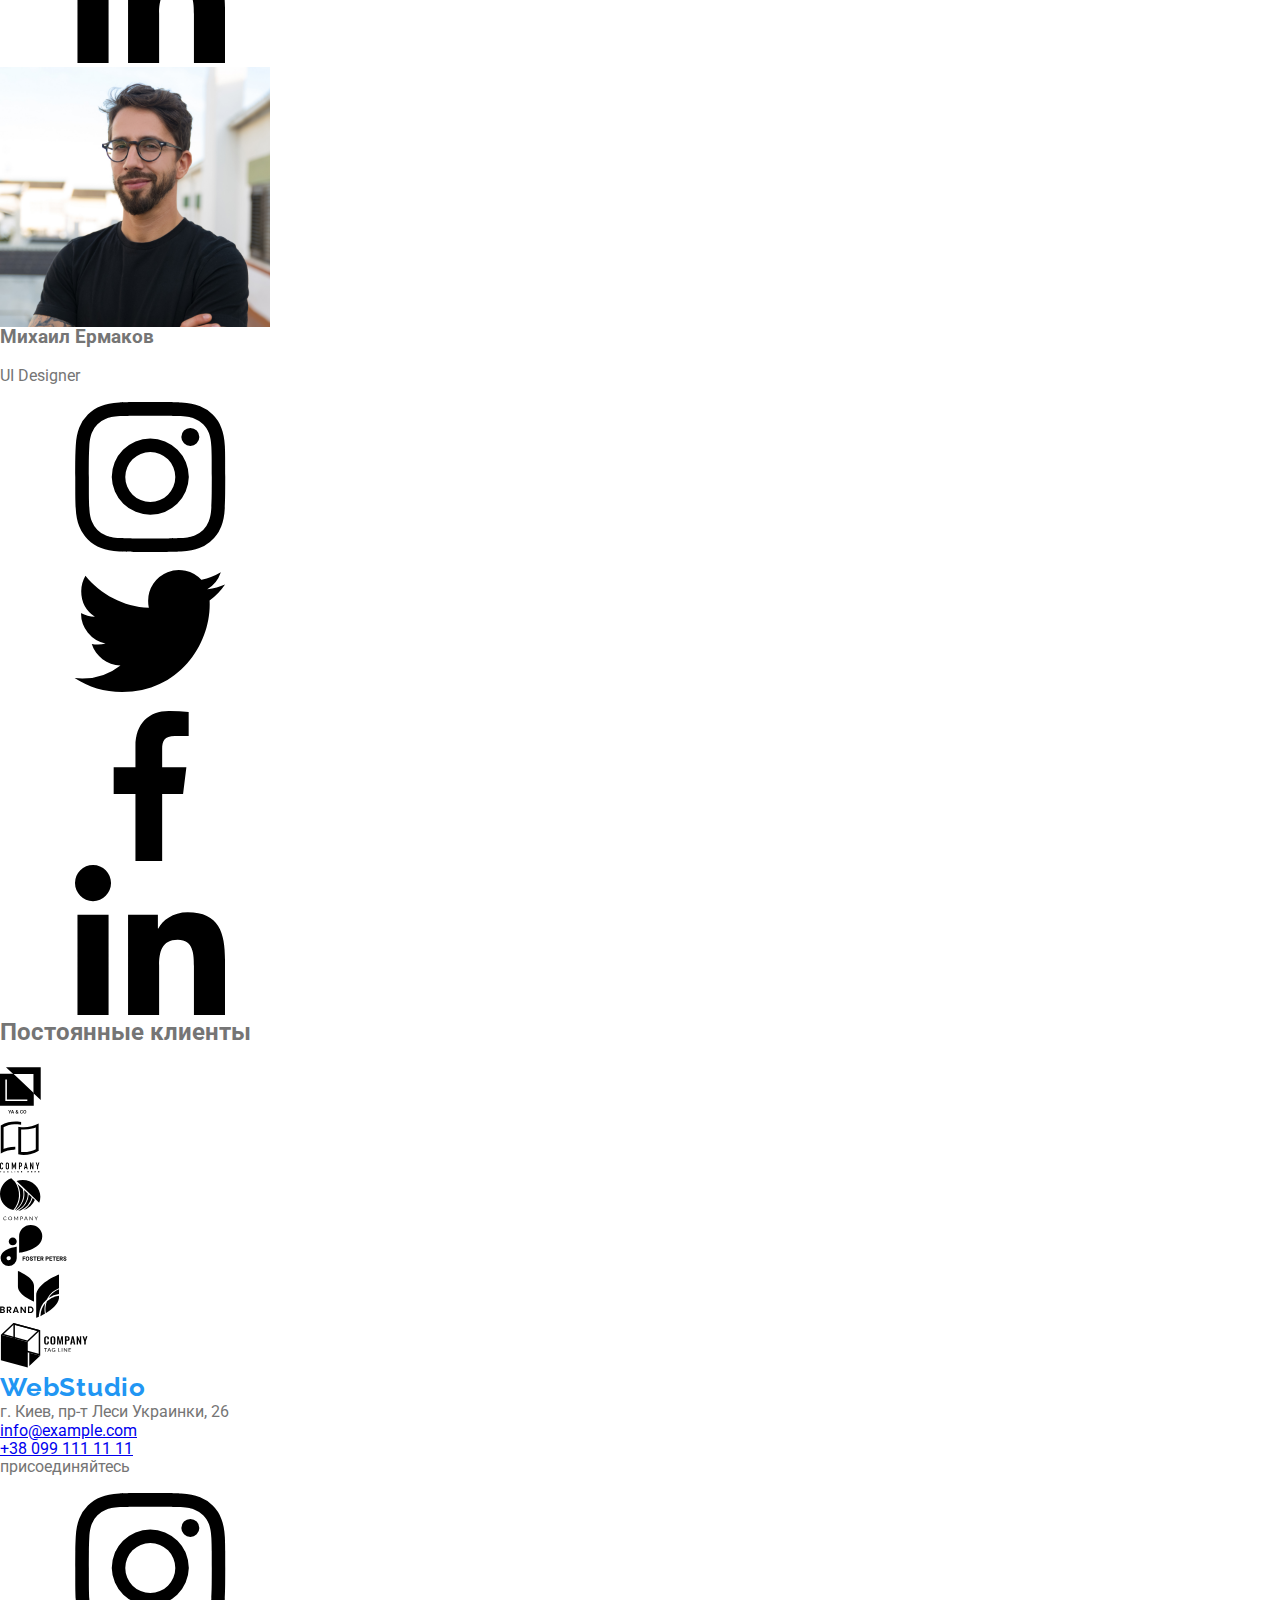
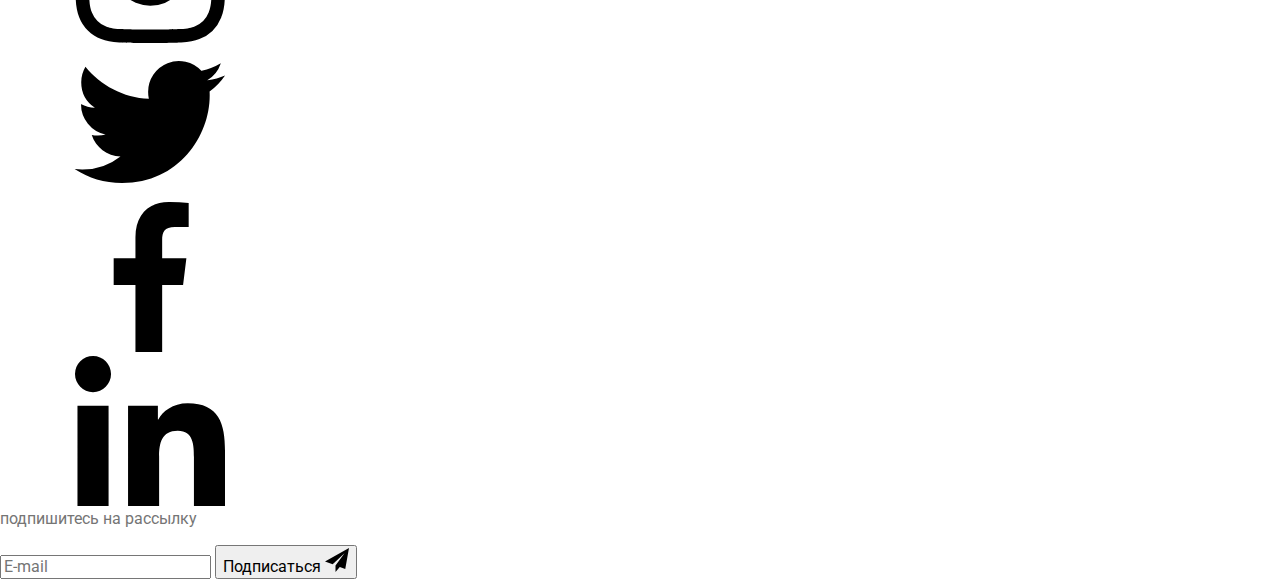
==== commit 42221fb5: "Робота над ДЗ 01" ====
--- a/index.html
+++ b/index.html
@@ -5,9 +5,9 @@
     <meta name="viewport" content="width=device-width, initial-scale=1.0">
     <title>WebStudio</title>
     <link href="https://fonts.googleapis.com/css2?family=Raleway:wght@700&family=Roboto:wght@400;500;700;900&display=swap"
-        rel="stylesheet">
-    <link rel="stylesheet" href="https://cdnjs.cloudflare.com/ajax/libs/modern-normalize/1.0.0/modern-normalize.min.css">
-    <link rel="stylesheet" href="./css/styles.css">
+        rel="stylesheet" />
+    <link rel="stylesheet" href="https://cdnjs.cloudflare.com/ajax/libs/modern-normalize/1.0.0/modern-normalize.min.css" />
+    <link rel="stylesheet" href="./css/main.min.css" />
 </head>
 <body>
     <header>
--- a/css/main.min.css
+++ b/css/main.min.css
@@ -0,0 +1,2 @@
+html{-webkit-box-sizing:border-box;box-sizing:border-box}*,*::before,*::after{-webkit-box-sizing:inherit;box-sizing:inherit}body{font-family:"Roboto", sans-serif;color:#757575;background-color:#fff}img{display:block;max-width:100%;height:auto}h1,h2,h3,p{margin-top:0}.list{margin:0;padding:0;list-style:none}.main-top{display:-webkit-box;display:-ms-flexbox;display:flex;-webkit-box-align:center;-ms-flex-align:center;align-items:center}.nav{display:-webkit-box;display:-ms-flexbox;display:flex;-webkit-box-align:center;-ms-flex-align:center;align-items:center}.logo-top{font-family:Raleway, sans-serif;font-weight:700;font-size:26px;line-height:1.19;letter-spacing:0.03em;color:#212121;text-decoration:none}.logo{font-family:Raleway, sans-serif;font-weight:700;font-size:26px;line-height:1.19;letter-spacing:0.03em;color:#2196f3;text-decoration:none}.site-nav{display:-webkit-box;display:-ms-flexbox;display:flex;margin-left:93px}.site-nav .item:not(:last-child){margin-right:50px}.navigation{position:relative;display:block;padding-top:32px;padding-bottom:32px;font-weight:500;font-size:14px;line-height:1.14;letter-spacing:0.02em;color:#212121;text-decoration:none;-webkit-transition:color 250ms cubic-bezier(0.4, 0, 0.2, 1);transition:color 250ms cubic-bezier(0.4, 0, 0.2, 1)}.navigation:hover,.navigation:focus{color:#2196f3}.current::after{content:"";position:absolute;display:block;bottom:0;width:100%;height:4px;background-color:#2196f3;border-radius:2px}.schedule-contacts{display:-webkit-box;display:-ms-flexbox;display:flex;-webkit-box-align:center;-ms-flex-align:center;align-items:center;margin-left:auto}.contacts{display:-webkit-box;display:-ms-flexbox;display:flex;-webkit-box-align:center;-ms-flex-align:center;align-items:center;font-weight:500;font-size:14px;line-height:1.14;letter-spacing:0.02em;color:#757575;text-decoration:none;-webkit-transition:color 250ms cubic-bezier(0.4, 0, 0.2, 1);transition:color 250ms cubic-bezier(0.4, 0, 0.2, 1)}.contacts:hover,.contacts:focus{color:#2196f3}.navigation.current{color:#2196f3}.contacts-icon{margin-right:10px;fill:#757575;-webkit-transition:fill 250ms cubic-bezier(0.4, 0, 0.2, 1);transition:fill 250ms cubic-bezier(0.4, 0, 0.2, 1)}.schedule-contacts li:not(:last-child){margin-right:30px}.contacts:hover .contacts-icon,.contacts:focus .contacts-icon{fill:#2196f3}.hero{padding-top:200px;padding-bottom:200px}.overlay{max-width:1600px;height:600px;margin-left:auto;margin-right:auto;background-image:-webkit-gradient(linear, left top, right top, from(rgba(47,48,58,0.4)), to(rgba(47,48,58,0.4))),url("../images/img8.jpg");background-image:linear-gradient(to right, rgba(47,48,58,0.4), rgba(47,48,58,0.4)),url("../images/img8.jpg");background-repeat:no-repeat;background-position:center;background-size:cover;background-color:#2f303a}.hero-container{max-width:696px;margin-left:auto;margin-right:auto;text-align:center}.hero-title{margin-top:0;margin-bottom:30px;font-weight:900;font-size:44px;line-height:1.36;letter-spacing:0.06em;text-transform:uppercase;color:#fff}.hero-button{display:inline-block;font-weight:700;font-size:16px;line-height:1.87;-webkit-box-align:center;-ms-flex-align:center;align-items:center;text-align:center;letter-spacing:0.06em;color:#fff;background-color:#2196f3;border-radius:4px;border:0px;padding:10px 32px;min-width:200px;-webkit-box-shadow:0px 4px 4px rgba(0,0,0,0.15);box-shadow:0px 4px 4px rgba(0,0,0,0.15);cursor:pointer}.hero-button:hover,.hero-button:focus{color:#2196f3;background-color:#fff}
+/*# sourceMappingURL=main.min.css.map */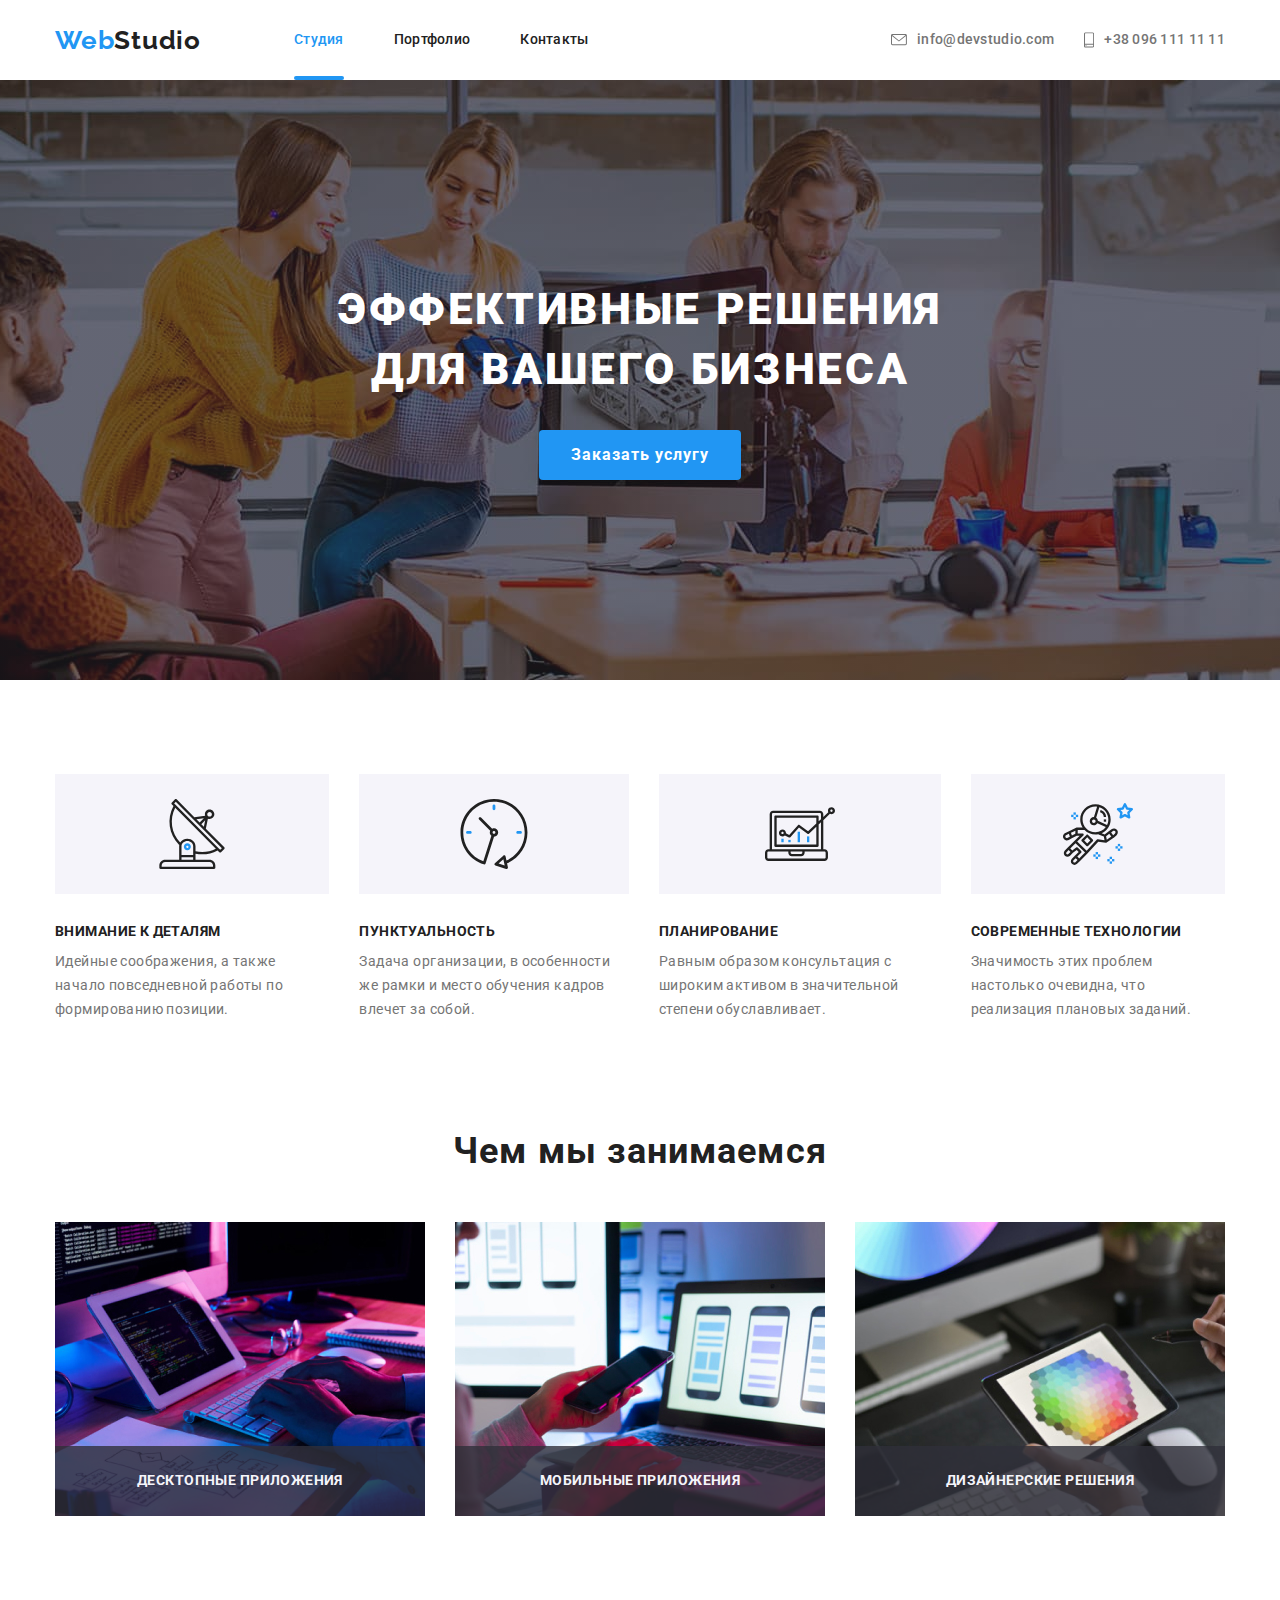
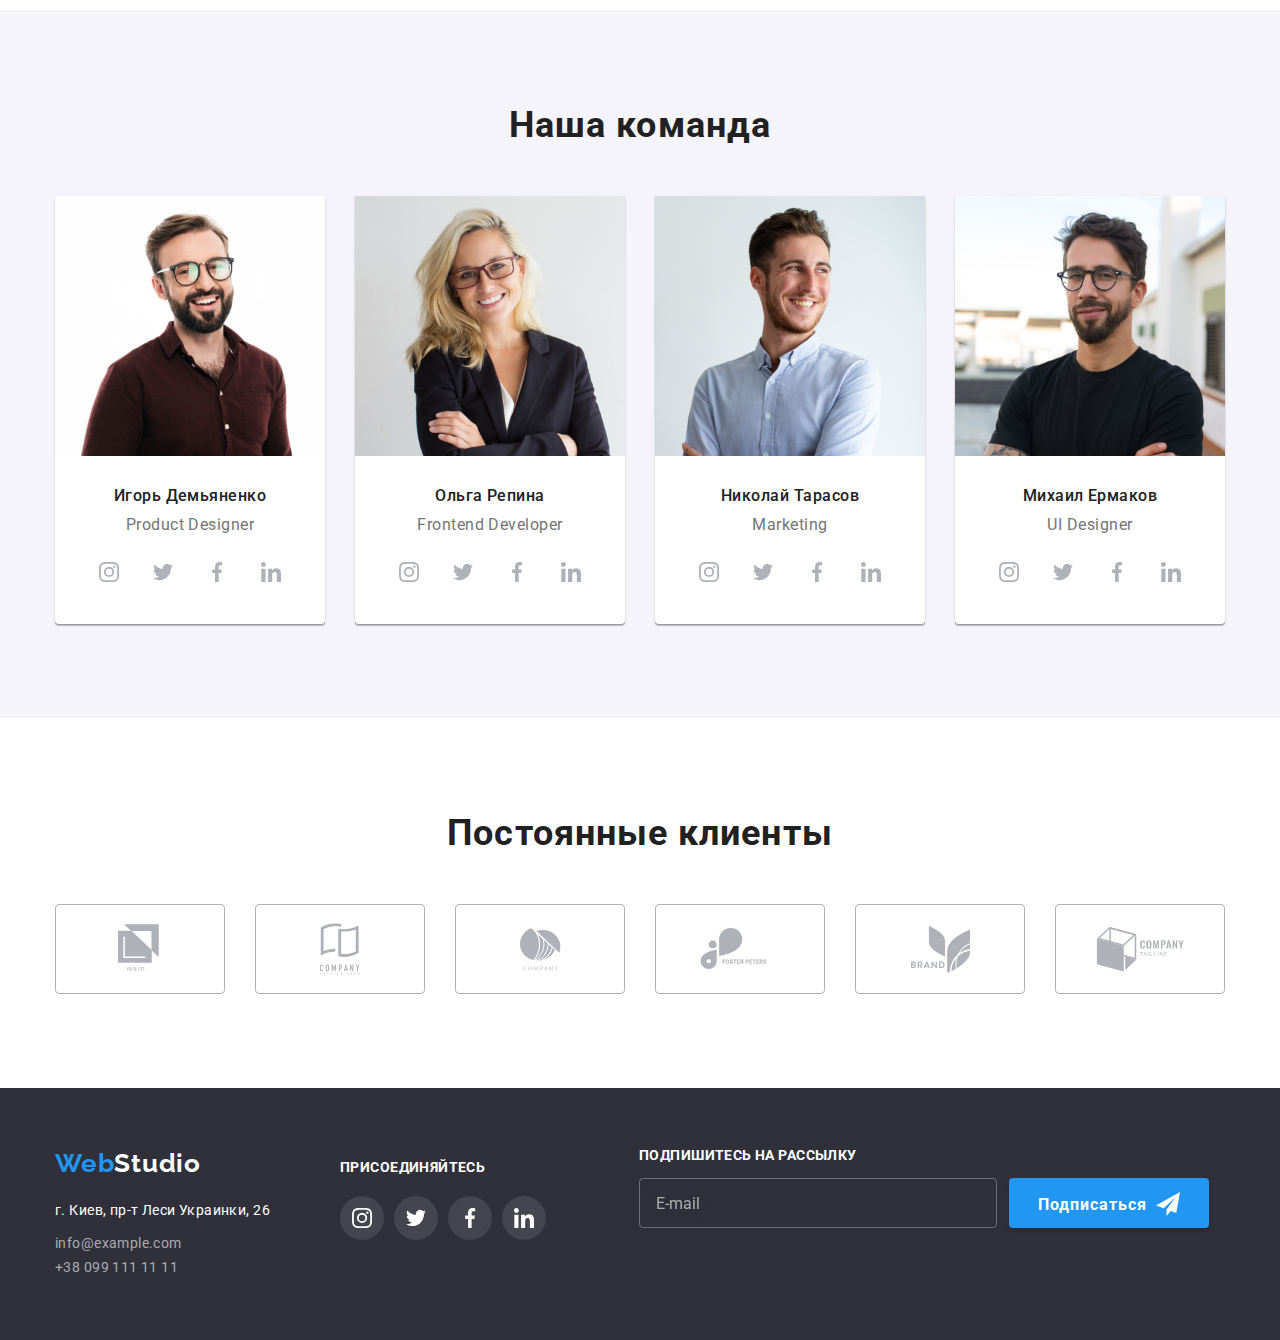
==== commit bd9e3917: "Робота над ДЗ 03" ====
--- a/index.html
+++ b/index.html
@@ -48,7 +48,7 @@
                                     <svg class="cross" width="11" height="11">
                                         <use href="./images/sprite.svg#close"></use>
                                     </svg></button>
-                                <form class="form js-speaker-form">
+                                <form class="form js-speaker-form" autocomplete="off">
                                     <h2 class="modal-title">Оставьте свои данные, мы вам перезвоним</h2>
                                     <div class="form-field">
                                         <label for="name" class="form-label">Имя</label>
@@ -140,7 +140,7 @@
                     <li class="team-item"><img class="team-photo" src="./images/img4.jpg" width="270" height="260" alt="Product Designer" />
                         <h3 class="name">Игорь Демьяненко</h3>
                         <p class="employment" lang="en">Product Designer</p>
-                        <ul class="list social">
+                        <ul class="social list">
                             <li>
                                 <a class="social-links" href="">
                                     <svg class="links-icons">
@@ -366,7 +366,7 @@
                 </ul>
             </div>
             <div class="subscription">
-                <form>
+                <form autocomplete="off">
                     <p class="subscription-title">подпишитесь на рассылку</p>
                     <div class="subscription-area">
                         <input class="subscription-input" type="mail" name="email" placeholder="E-mail" />
--- a/css/main.min.css
+++ b/css/main.min.css
@@ -1,2 +1,2 @@
-html{-webkit-box-sizing:border-box;box-sizing:border-box}*,*::before,*::after{-webkit-box-sizing:inherit;box-sizing:inherit}body{font-family:"Roboto", sans-serif;color:#757575;background-color:#fff}img{display:block;max-width:100%;height:auto}h1,h2,h3,p{margin-top:0}.list{margin:0;padding:0;list-style:none}.main-top{display:-webkit-box;display:-ms-flexbox;display:flex;-webkit-box-align:center;-ms-flex-align:center;align-items:center}.nav{display:-webkit-box;display:-ms-flexbox;display:flex;-webkit-box-align:center;-ms-flex-align:center;align-items:center}.logo-top{font-family:Raleway, sans-serif;font-weight:700;font-size:26px;line-height:1.19;letter-spacing:0.03em;color:#212121;text-decoration:none}.logo{font-family:Raleway, sans-serif;font-weight:700;font-size:26px;line-height:1.19;letter-spacing:0.03em;color:#2196f3;text-decoration:none}.site-nav{display:-webkit-box;display:-ms-flexbox;display:flex;margin-left:93px}.site-nav .item:not(:last-child){margin-right:50px}.navigation{position:relative;display:block;padding-top:32px;padding-bottom:32px;font-weight:500;font-size:14px;line-height:1.14;letter-spacing:0.02em;color:#212121;text-decoration:none;-webkit-transition:color 250ms cubic-bezier(0.4, 0, 0.2, 1);transition:color 250ms cubic-bezier(0.4, 0, 0.2, 1)}.navigation:hover,.navigation:focus{color:#2196f3}.current::after{content:"";position:absolute;display:block;bottom:0;width:100%;height:4px;background-color:#2196f3;border-radius:2px}.schedule-contacts{display:-webkit-box;display:-ms-flexbox;display:flex;-webkit-box-align:center;-ms-flex-align:center;align-items:center;margin-left:auto}.contacts{display:-webkit-box;display:-ms-flexbox;display:flex;-webkit-box-align:center;-ms-flex-align:center;align-items:center;font-weight:500;font-size:14px;line-height:1.14;letter-spacing:0.02em;color:#757575;text-decoration:none;-webkit-transition:color 250ms cubic-bezier(0.4, 0, 0.2, 1);transition:color 250ms cubic-bezier(0.4, 0, 0.2, 1)}.contacts:hover,.contacts:focus{color:#2196f3}.navigation.current{color:#2196f3}.contacts-icon{margin-right:10px;fill:#757575;-webkit-transition:fill 250ms cubic-bezier(0.4, 0, 0.2, 1);transition:fill 250ms cubic-bezier(0.4, 0, 0.2, 1)}.schedule-contacts li:not(:last-child){margin-right:30px}.contacts:hover .contacts-icon,.contacts:focus .contacts-icon{fill:#2196f3}.hero{padding-top:200px;padding-bottom:200px}.overlay{max-width:1600px;height:600px;margin-left:auto;margin-right:auto;background-image:-webkit-gradient(linear, left top, right top, from(rgba(47,48,58,0.4)), to(rgba(47,48,58,0.4))),url("../images/img8.jpg");background-image:linear-gradient(to right, rgba(47,48,58,0.4), rgba(47,48,58,0.4)),url("../images/img8.jpg");background-repeat:no-repeat;background-position:center;background-size:cover;background-color:#2f303a}.hero-container{max-width:696px;margin-left:auto;margin-right:auto;text-align:center}.hero-title{margin-top:0;margin-bottom:30px;font-weight:900;font-size:44px;line-height:1.36;letter-spacing:0.06em;text-transform:uppercase;color:#fff}.hero-button{display:inline-block;font-weight:700;font-size:16px;line-height:1.87;-webkit-box-align:center;-ms-flex-align:center;align-items:center;text-align:center;letter-spacing:0.06em;color:#fff;background-color:#2196f3;border-radius:4px;border:0px;padding:10px 32px;min-width:200px;-webkit-box-shadow:0px 4px 4px rgba(0,0,0,0.15);box-shadow:0px 4px 4px rgba(0,0,0,0.15);cursor:pointer}.hero-button:hover,.hero-button:focus{color:#2196f3;background-color:#fff}
+html{-webkit-box-sizing:border-box;box-sizing:border-box}*,*::before,*::after{-webkit-box-sizing:inherit;box-sizing:inherit}body{font-family:"Roboto", sans-serif;color:#757575;background-color:#fff}img{display:block;max-width:100%;height:auto}h1,h2,h3,p{margin-top:0}.list{margin:0;padding:0;list-style:none}.container{width:1200px;margin-left:auto;margin-right:auto;padding-left:15px;padding-right:15px}.main-top{display:-webkit-box;display:-ms-flexbox;display:flex;-webkit-box-align:center;-ms-flex-align:center;align-items:center}.nav{display:-webkit-box;display:-ms-flexbox;display:flex;-webkit-box-align:center;-ms-flex-align:center;align-items:center}.logo-top{font-family:Raleway, sans-serif;font-weight:700;font-size:26px;line-height:1.19;letter-spacing:0.03em;color:#212121;text-decoration:none}.logo{font-family:Raleway, sans-serif;font-weight:700;font-size:26px;line-height:1.19;letter-spacing:0.03em;color:#2196f3;text-decoration:none}.site-nav{display:-webkit-box;display:-ms-flexbox;display:flex;margin-left:93px}.site-nav .item:not(:last-child){margin-right:50px}.navigation{position:relative;display:block;padding-top:32px;padding-bottom:32px;font-weight:500;font-size:14px;line-height:1.14;letter-spacing:0.02em;color:#212121;text-decoration:none;-webkit-transition:color 250ms cubic-bezier(0.4, 0, 0.2, 1);transition:color 250ms cubic-bezier(0.4, 0, 0.2, 1)}.navigation:hover,.navigation:focus{color:#2196f3}.navigation.current{color:#2196f3}.current::after{content:"";position:absolute;display:block;bottom:0;width:100%;height:4px;background-color:#2196f3;border-radius:2px}.schedule-contacts{display:-webkit-box;display:-ms-flexbox;display:flex;-webkit-box-align:center;-ms-flex-align:center;align-items:center;margin-left:auto}.schedule-contacts li:not(:last-child){margin-right:30px}.contacts{display:-webkit-box;display:-ms-flexbox;display:flex;-webkit-box-align:center;-ms-flex-align:center;align-items:center;font-weight:500;font-size:14px;line-height:1.14;letter-spacing:0.02em;color:#757575;text-decoration:none;-webkit-transition:color 250ms cubic-bezier(0.4, 0, 0.2, 1);transition:color 250ms cubic-bezier(0.4, 0, 0.2, 1)}.contacts:hover,.contacts:focus{color:#2196f3}.contacts:hover .contacts-icon,.contacts:focus .contacts-icon{fill:#2196f3}.contacts-icon{margin-right:10px;fill:#757575;-webkit-transition:fill 250ms cubic-bezier(0.4, 0, 0.2, 1);transition:fill 250ms cubic-bezier(0.4, 0, 0.2, 1)}.hero{padding-top:200px;padding-bottom:200px}.hero-container{max-width:696px;margin-left:auto;margin-right:auto;text-align:center}.hero-container .hero-title{margin-top:0;margin-bottom:30px;font-weight:900;font-size:44px;line-height:1.36;letter-spacing:0.06em;text-transform:uppercase;color:#fff}.hero-container .hero-button{display:inline-block;font-weight:700;font-size:16px;line-height:1.87;-webkit-box-align:center;-ms-flex-align:center;align-items:center;text-align:center;letter-spacing:0.06em;color:#fff;background-color:#2196f3;border-radius:4px;border:0px;padding:10px 32px;min-width:200px;-webkit-box-shadow:0px 4px 4px rgba(0,0,0,0.15);box-shadow:0px 4px 4px rgba(0,0,0,0.15);cursor:pointer}.hero-container .hero-button:hover,.hero-container .hero-button:focus{color:#2196f3;background-color:#fff}.overlay{max-width:1600px;height:600px;margin-left:auto;margin-right:auto;background-image:-webkit-gradient(linear, left top, right top, from(rgba(47,48,58,0.4)), to(rgba(47,48,58,0.4))),url("../images/img8.jpg");background-image:linear-gradient(to right, rgba(47,48,58,0.4), rgba(47,48,58,0.4)),url("../images/img8.jpg");background-repeat:no-repeat;background-position:center;background-size:cover;background-color:#2f303a}.backdrop{position:fixed;top:0;left:0;width:100%;height:100%;background-color:rgba(0,0,0,0.2);z-index:1;opacity:1;-webkit-transition:opacity 250ms cubic-bezier(0.4, 0, 0.2, 1);transition:opacity 250ms cubic-bezier(0.4, 0, 0.2, 1)}.backdrop.is-hidden{opacity:0;pointer-events:none}.backdrop.is-hidden .modal{-webkit-transform:translate(-50%, -50%) scale(0.9);transform:translate(-50%, -50%) scale(0.9)}.modal{position:absolute;top:50%;left:50%;display:-webkit-box;display:-ms-flexbox;display:flex;-webkit-transform:translate(-50%, -50%) scale(1);transform:translate(-50%, -50%) scale(1);max-height:581px;max-width:528px;background-color:#fff;-webkit-box-shadow:0px 1px 3px rgba(0,0,0,0.12),0px 1px 1px rgba(0,0,0,0.14),0px 2px 1px rgba(0,0,0,0.2);box-shadow:0px 1px 3px rgba(0,0,0,0.12),0px 1px 1px rgba(0,0,0,0.14),0px 2px 1px rgba(0,0,0,0.2);border-radius:4px;-webkit-transition:-webkit-transform 250ms cubic-bezier(0.4, 0, 0.2, 1);transition:-webkit-transform 250ms cubic-bezier(0.4, 0, 0.2, 1);transition:transform 250ms cubic-bezier(0.4, 0, 0.2, 1);transition:transform 250ms cubic-bezier(0.4, 0, 0.2, 1), -webkit-transform 250ms cubic-bezier(0.4, 0, 0.2, 1)}.close-btn{position:absolute;top:8px;right:8px;width:30px;height:30px;border-radius:50%;border:1px solid rgba(0,0,0,0.1);background-color:#fff;cursor:pointer}.close-btn .cross{position:absolute;top:50%;left:50%;-webkit-transform:translate(-50%, -50%);transform:translate(-50%, -50%);-webkit-transition:fill 250ms cubic-bezier(0.4, 0, 0.2, 1);transition:fill 250ms cubic-bezier(0.4, 0, 0.2, 1)}.close-btn:hover .cross,.close-btn:focus .cross{fill:#2196f3}.modal-title{margin-bottom:12px;font-weight:700;font-size:20px;line-height:1.15;text-align:center;letter-spacing:0.03em;color:#212121}.features-section{padding-top:94px;padding-bottom:94px}.features-schedule{display:-webkit-box;display:-ms-flexbox;display:flex}.features-schedule .features-item:not(:last-child){margin-right:30px}.features-schedule .features-item::before{display:block;content:"";height:120px;margin-bottom:30px;background-color:#f5f4fa;background-repeat:no-repeat;background-position:center}.features-schedule .features-item:nth-child(1)::before{background-image:url("../images/icons/antenna 1.svg")}.features-schedule .features-item:nth-child(2)::before{background-image:url("../images/icons/clock 1.svg")}.features-schedule .features-item:nth-child(3)::before{background-image:url("../images/icons/diagram 1.svg")}.features-schedule .features-item:nth-child(4)::before{background-image:url("../images/icons/astronaut 1.svg")}.features{margin-bottom:10px;font-weight:700;font-size:14px;line-height:1.14;letter-spacing:0.03em;text-transform:uppercase;color:#212121}.features-text{font-weight:400;font-size:14px;line-height:1.71;letter-spacing:0.03em;color:#757575}.job-section{padding-bottom:94px}.job-title{margin-bottom:50px;font-weight:700;font-size:36px;line-height:1.17;text-align:center;letter-spacing:0.03em;color:#212121}.job-schedule{display:-webkit-box;display:-ms-flexbox;display:flex;padding:0;margin:0}.job-schedule .job-item{position:relative}.job-schedule .job-item:not(:last-child){margin-right:30px}.label{position:absolute;left:0;bottom:0;width:100%;padding-top:27px;padding-bottom:27px;margin:0;display:block;text-align:center;font-weight:700;font-size:14px;line-height:1.14;letter-spacing:0.03em;text-transform:uppercase;color:#f5f4fa;background:rgba(47,48,58,0.8)}.team{background-color:#f5f4fa}.team-title{padding-top:94px;margin-bottom:50px;font-weight:700;font-size:36px;line-height:1.17;text-align:center;letter-spacing:0.03em;color:#212121}.team-schedule{display:-webkit-box;display:-ms-flexbox;display:flex}.team-item{margin-bottom:94px;-webkit-box-shadow:0px 1px 3px rgba(0,0,0,0.12),0px 1px 1px rgba(0,0,0,0.14),0px 2px 1px rgba(0,0,0,0.2);box-shadow:0px 1px 3px rgba(0,0,0,0.12),0px 1px 1px rgba(0,0,0,0.14),0px 2px 1px rgba(0,0,0,0.2);border-radius:0px 0px 4px 4px;background-color:#fff}.team-item:not(:last-child){margin-right:30px}.team-photo{margin-bottom:30px}.name{margin-bottom:10px;font-weight:500;font-size:16px;line-height:1.19;text-align:center;letter-spacing:0.03em;color:#212121}.employment{margin-bottom:16px;font-weight:400;font-size:16px;line-height:1.19;text-align:center;letter-spacing:0.03em}.social{display:-webkit-box;display:-ms-flexbox;display:flex;-webkit-box-pack:center;-ms-flex-pack:center;justify-content:center;padding-bottom:30px}.social>li:not(:last-child){margin-right:10px}.social-links{display:-webkit-box;display:-ms-flexbox;display:flex;width:44px;height:44px;-webkit-box-pack:center;-ms-flex-pack:center;justify-content:center;-webkit-box-align:center;-ms-flex-align:center;align-items:center;border-radius:50%;fill:#afb1b8;background-color:#fff;-webkit-transition:background-color 250ms cubic-bezier(0.4, 0, 0.2, 1);transition:background-color 250ms cubic-bezier(0.4, 0, 0.2, 1)}.social-links .links-icons{width:20px;height:20px;-webkit-transition:fill 250ms cubic-bezier(0.4, 0, 0.2, 1);transition:fill 250ms cubic-bezier(0.4, 0, 0.2, 1)}.social-links:hover,.social-links:focus{background-color:#2196f3}.social-links:hover .links-icons,.social-links:focus .links-icons{fill:#fff}.customers{padding-top:94px;padding-bottom:94px}.customers-title{margin-bottom:50px;font-weight:700;font-size:36px;line-height:1.17;text-align:center;letter-spacing:0.03em;color:#212121}.customers-schedule{display:-webkit-box;display:-ms-flexbox;display:flex}.customers-schedule>li:not(:last-child){margin-right:30px}.customers-links{display:-webkit-box;display:-ms-flexbox;display:flex;width:170px;height:90px;border:1px solid #afb1b8;border-radius:4px;-webkit-box-pack:center;-ms-flex-pack:center;justify-content:center;-webkit-box-align:center;-ms-flex-align:center;align-items:center;-webkit-transition:background-color,border-color 250ms cubic-bezier(0.4, 0, 0.2, 1);transition:background-color,border-color 250ms cubic-bezier(0.4, 0, 0.2, 1)}.customers-links .customers-icons{fill:#afb1b8;-webkit-transition:fill 250ms cubic-bezier(0.4, 0, 0.2, 1);transition:fill 250ms cubic-bezier(0.4, 0, 0.2, 1)}.customers-links:hover,.customers-links:focus{background-color:#fff;border-color:#2196f3}.customers-links:hover .customers-icons,.customers-links:focus .customers-icons{fill:#2196f3}footer{background-color:#2f303a}.footer{padding-top:60px;padding-bottom:60px}.logo-bottom{font-family:Raleway, sans-serif;font-weight:700;font-size:26px;line-height:1.19;letter-spacing:0.03em;color:#fff;text-decoration:none}.footer-flexbox{display:-webkit-box;display:-ms-flexbox;display:flex;-webkit-box-orient:vertical;-webkit-box-direction:normal;-ms-flex-direction:column;flex-direction:column}.footer-flexbox .location{margin-bottom:9px;margin-top:20px;font-family:Roboto, sans-serif;font-weight:400;font-size:14px;line-height:1.71;letter-spacing:0.03em;color:#fff;list-style:none;text-decoration:none}.footer-flexbox .mail+.mail{margin-top:9px}.footer-flexbox .mail{font-family:Roboto, sans-serif;font-weight:400;font-size:14px;line-height:1.71;text-decoration:none;letter-spacing:0.03em;color:rgba(255,255,255,0.6)}.footer-general{display:-webkit-box;display:-ms-flexbox;display:flex}.footer-pack{display:-webkit-box;display:-ms-flexbox;display:flex;-webkit-box-orient:vertical;-webkit-box-direction:normal;-ms-flex-direction:column;flex-direction:column}.appeal{padding-top:12px;margin-left:70px}.appeal-title{margin-bottom:20px;font-weight:700;font-size:14px;line-height:1.14;letter-spacing:0.03em;text-transform:uppercase;color:#fff}.schedule-socials{display:-webkit-box;display:-ms-flexbox;display:flex;-webkit-box-pack:start;-ms-flex-pack:start;justify-content:flex-start}.schedule-socials>li:not(:last-child){margin-right:10px}.footer-socials{display:-webkit-box;display:-ms-flexbox;display:flex;width:44px;height:44px;-webkit-box-pack:center;-ms-flex-pack:center;justify-content:center;-webkit-box-align:center;-ms-flex-align:center;align-items:center;border-radius:50%;fill:#fff;background-color:rgba(255,255,255,0.1);-webkit-transition:fill,background-color 250ms cubic-bezier(0.4, 0, 0.2, 1);transition:fill,background-color 250ms cubic-bezier(0.4, 0, 0.2, 1)}.footer-socials .links-icons{width:20px;height:20px;-webkit-transition:fill 250ms cubic-bezier(0.4, 0, 0.2, 1);transition:fill 250ms cubic-bezier(0.4, 0, 0.2, 1)}.footer-socials:hover,.footer-socials:focus{background-color:#2196f3}.footer-socials:hover .links-icons,.footer-socials:focus .links-icons{fill:#fff}.subscription{margin-left:93px}.subscription-title{font-weight:700;font-size:14px;line-height:1.14;letter-spacing:0.03em;text-transform:uppercase;color:#fff}.subscription-area{display:-webkit-box;display:-ms-flexbox;display:flex}.subscription-input{width:358px;height:50px;left:815px;top:2785px;padding:15px 16px;color:#fff;background-color:var(--dark-gray);border:1px solid rgba(255,255,255,0.3);-webkit-box-sizing:border-box;box-sizing:border-box;-webkit-filter:drop-shadow(0px 4px 4px rgba(0,0,0,0.15));filter:drop-shadow(0px 4px 4px rgba(0,0,0,0.15));border-radius:4px}.subscription-input::-webkit-input-placeholder{color:rgba(255,255,255,0.6)}.subscription-input:-ms-input-placeholder{color:rgba(255,255,255,0.6)}.subscription-input::-ms-input-placeholder{color:rgba(255,255,255,0.6)}.subscription-input::placeholder{color:rgba(255,255,255,0.6)}.subscription-btn{position:relative;display:block;min-width:200px;height:50px;margin-left:12px;font-weight:700;font-size:16px;line-height:1.88;-webkit-box-align:center;-ms-flex-align:center;align-items:center;text-align:center;letter-spacing:0.06em;color:#fff;background:#2196f3;border:0;-webkit-box-shadow:0px 4px 4px rgba(0,0,0,0.15);box-shadow:0px 4px 4px rgba(0,0,0,0.15);border-radius:4px;cursor:pointer}.subscription-btn .icon-send{position:relative;top:6px;margin-left:4px;fill:#fff;-webkit-box-align:center;-ms-flex-align:center;align-items:center}.subscription-btn:hover,.subscription-btn:focus{color:#2196f3;background-color:#fff}.subscription-btn:hover .icon-send,.subscription-btn:focus .icon-send{fill:#2196f3}.header{border-bottom:1px solid #ececec}.button{font-family:Roboto, sans-serif;font-weight:500;font-size:16px;line-height:1.62;letter-spacing:0.03em;color:#212121;background-color:#f5f4fa;border-radius:4px;padding:5.76px 22.28px;border:2px solid transparent;cursor:pointer;-webkit-transition:color,background-color 250ms cubic-bezier(0.4, 0, 0.2, 1);transition:color,background-color 250ms cubic-bezier(0.4, 0, 0.2, 1)}.button:hover,.button:focus{background-color:#2196f3;color:#fff}.filters{display:-webkit-box;display:-ms-flexbox;display:flex;-webkit-box-align:center;-ms-flex-align:center;align-items:center;-webkit-box-pack:center;-ms-flex-pack:center;justify-content:center;padding-top:94px;padding-bottom:50px}.filters .filters-item:not(:last-child){margin-right:8px}.projects-section{padding-bottom:94px}.projects-schedule{display:-webkit-box;display:-ms-flexbox;display:flex;-ms-flex-wrap:wrap;flex-wrap:wrap}.projects-item{border:1px solid #eeeeee;width:370px;background:#fff;overflow:hidden;-webkit-transition:-webkit-box-shadow 250ms cubic-bezier(0.4, 0, 0.2, 1);transition:-webkit-box-shadow 250ms cubic-bezier(0.4, 0, 0.2, 1);transition:box-shadow 250ms cubic-bezier(0.4, 0, 0.2, 1);transition:box-shadow 250ms cubic-bezier(0.4, 0, 0.2, 1), -webkit-box-shadow 250ms cubic-bezier(0.4, 0, 0.2, 1)}.projects-title{padding-left:24px;margin-bottom:4px;font-weight:700;font-size:18px;line-height:2;letter-spacing:0.06em;color:#212121}.projects{padding-left:24px;margin-bottom:20px;font-weight:400;font-size:16px;line-height:1.87;letter-spacing:0.03em;color:#757575}.projects-link{text-decoration:none;margin-right:30px;margin-bottom:30px}.projects-link .projects-thumb{position:relative;overflow:hidden}.projects-link .projects-thumb .subitem{position:absolute;padding:63px 24px;bottom:0;left:0;width:100%;height:100%;margin:0;opacity:0;font-weight:400;font-size:18px;line-height:1.56;letter-spacing:0.03em;color:#fff;background-color:rgba(33,150,243,0.9);-webkit-transform:translateY(100%);transform:translateY(100%);-webkit-transition:opacity,-webkit-transform 250ms cubic-bezier(0.4, 0, 0.2, 1);transition:opacity,-webkit-transform 250ms cubic-bezier(0.4, 0, 0.2, 1);transition:opacity,transform 250ms cubic-bezier(0.4, 0, 0.2, 1);transition:opacity,transform 250ms cubic-bezier(0.4, 0, 0.2, 1),-webkit-transform 250ms cubic-bezier(0.4, 0, 0.2, 1)}.projects-link .projects-thumb:hover .subitem,.projects-link .projects-thumb:focus .subitem{opacity:1}.projects-link:hover .subitem,.projects-link:focus .subitem{-webkit-transform:translateY(0);transform:translateY(0);opacity:1}.projects-link:nth-child(3n){margin-right:0}.projects-link:nth-last-child(-n+3){margin-bottom:0}.projects-link:hover,.projects-link:focus{-webkit-box-shadow:0px 1px 1px rgba(0,0,0,0.12),0px 4px 4px rgba(0,0,0,0.06),1px 4px 6px rgba(0,0,0,0.16);box-shadow:0px 1px 1px rgba(0,0,0,0.12),0px 4px 4px rgba(0,0,0,0.06),1px 4px 6px rgba(0,0,0,0.16)}.form{width:448px;margin:40px}.form-field{position:relative;display:-webkit-box;display:-ms-flexbox;display:flex;-webkit-box-orient:vertical;-webkit-box-direction:normal;-ms-flex-direction:column;flex-direction:column;margin-bottom:10px}.form-field .form-input{height:40px;padding-left:42px;padding-top:11px;padding-right:12px;padding-bottom:11px;font-size:12px;color:#212121;border:1px solid rgba(33,33,33,0.2);border-radius:4px;cursor:pointer;-webkit-transition:fill 250ms cubic-bezier(0.4, 0, 0.2, 1);transition:fill 250ms cubic-bezier(0.4, 0, 0.2, 1)}.form-field .form-input:focus{outline:0;border-color:#2196f3}.form-field .form-input:focus ~ .form-element{fill:#2196f3}.form-field .form-element{position:absolute;top:28px;left:12px}.form-label{margin-bottom:4px;font-size:12px}textarea{height:120px;padding:16px 12px;margin-bottom:10px;font-weight:400;font-size:12px;line-height:1.17;letter-spacing:0.01em;color:#212121;border:1px solid rgba(33,33,33,0.2);border-radius:4px;resize:none}textarea::-webkit-input-placeholder{color:rgba(117,117,117,0.5)}textarea:-ms-input-placeholder{color:rgba(117,117,117,0.5)}textarea::-ms-input-placeholder{color:rgba(117,117,117,0.5)}textarea::placeholder{color:rgba(117,117,117,0.5)}textarea:focus{outline:0;border-color:#2196f3}.agreement-check{display:-webkit-box;display:-ms-flexbox;display:flex;-webkit-box-align:center;-ms-flex-align:center;align-items:center;-webkit-box-pack:center;-ms-flex-pack:center;justify-content:center}.checkbox{display:-webkit-box;display:-ms-flexbox;display:flex;-webkit-box-pack:center;-ms-flex-pack:center;justify-content:center;margin-right:10px;position:absolute;width:1px;height:1px;margin:-1px;border:0;padding:0;clip:rect(0 0 0 0);overflow:hidden}.check{position:absolute;top:5px;left:-20px;width:16px;height:15px;border-radius:2px;border:2px solid #212121}.checkbox:checked+.check{background-image:url(../images/icons/check-on.svg);background-size:contain;border:0}.agreement-form{position:relative;font-weight:400;font-size:14px;line-height:1.71;letter-spacing:0.03em;color:#757575}.form-btn{display:-webkit-box;display:-ms-flexbox;display:flex;-webkit-box-pack:center;-ms-flex-pack:center;justify-content:center;margin-top:30px}.condition{text-decoration:underline;color:#2196f3}.confirm-btn{display:inline-block;min-width:200px;height:50px;font-weight:700;font-size:16px;line-height:1.88;text-align:center;letter-spacing:0.06em;color:#fff;background:#2196f3;border:0;-webkit-box-shadow:0px 4px 4px rgba(0,0,0,0.15);box-shadow:0px 4px 4px rgba(0,0,0,0.15);border-radius:4px;cursor:pointer}.confirm-btn:hover,.confirm-btn:focus{color:#2196f3;background-color:#fff}
 /*# sourceMappingURL=main.min.css.map */